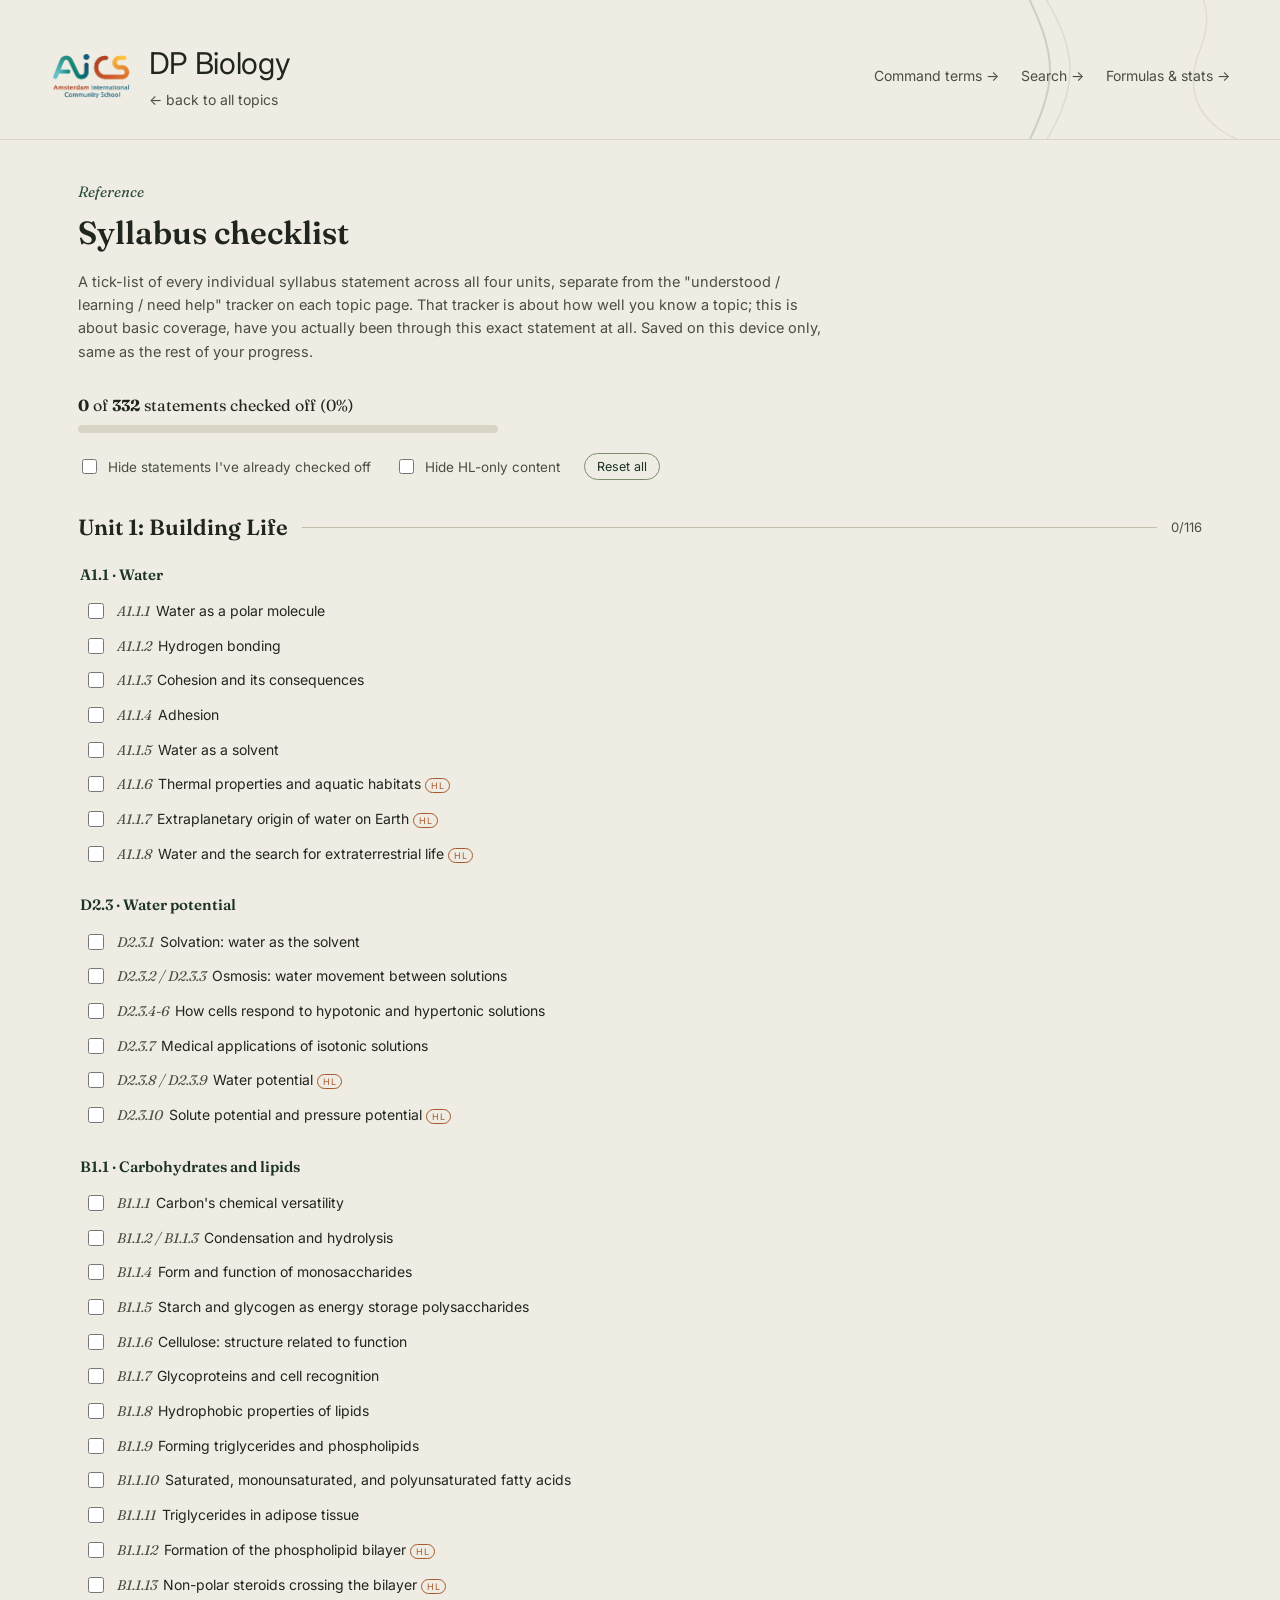
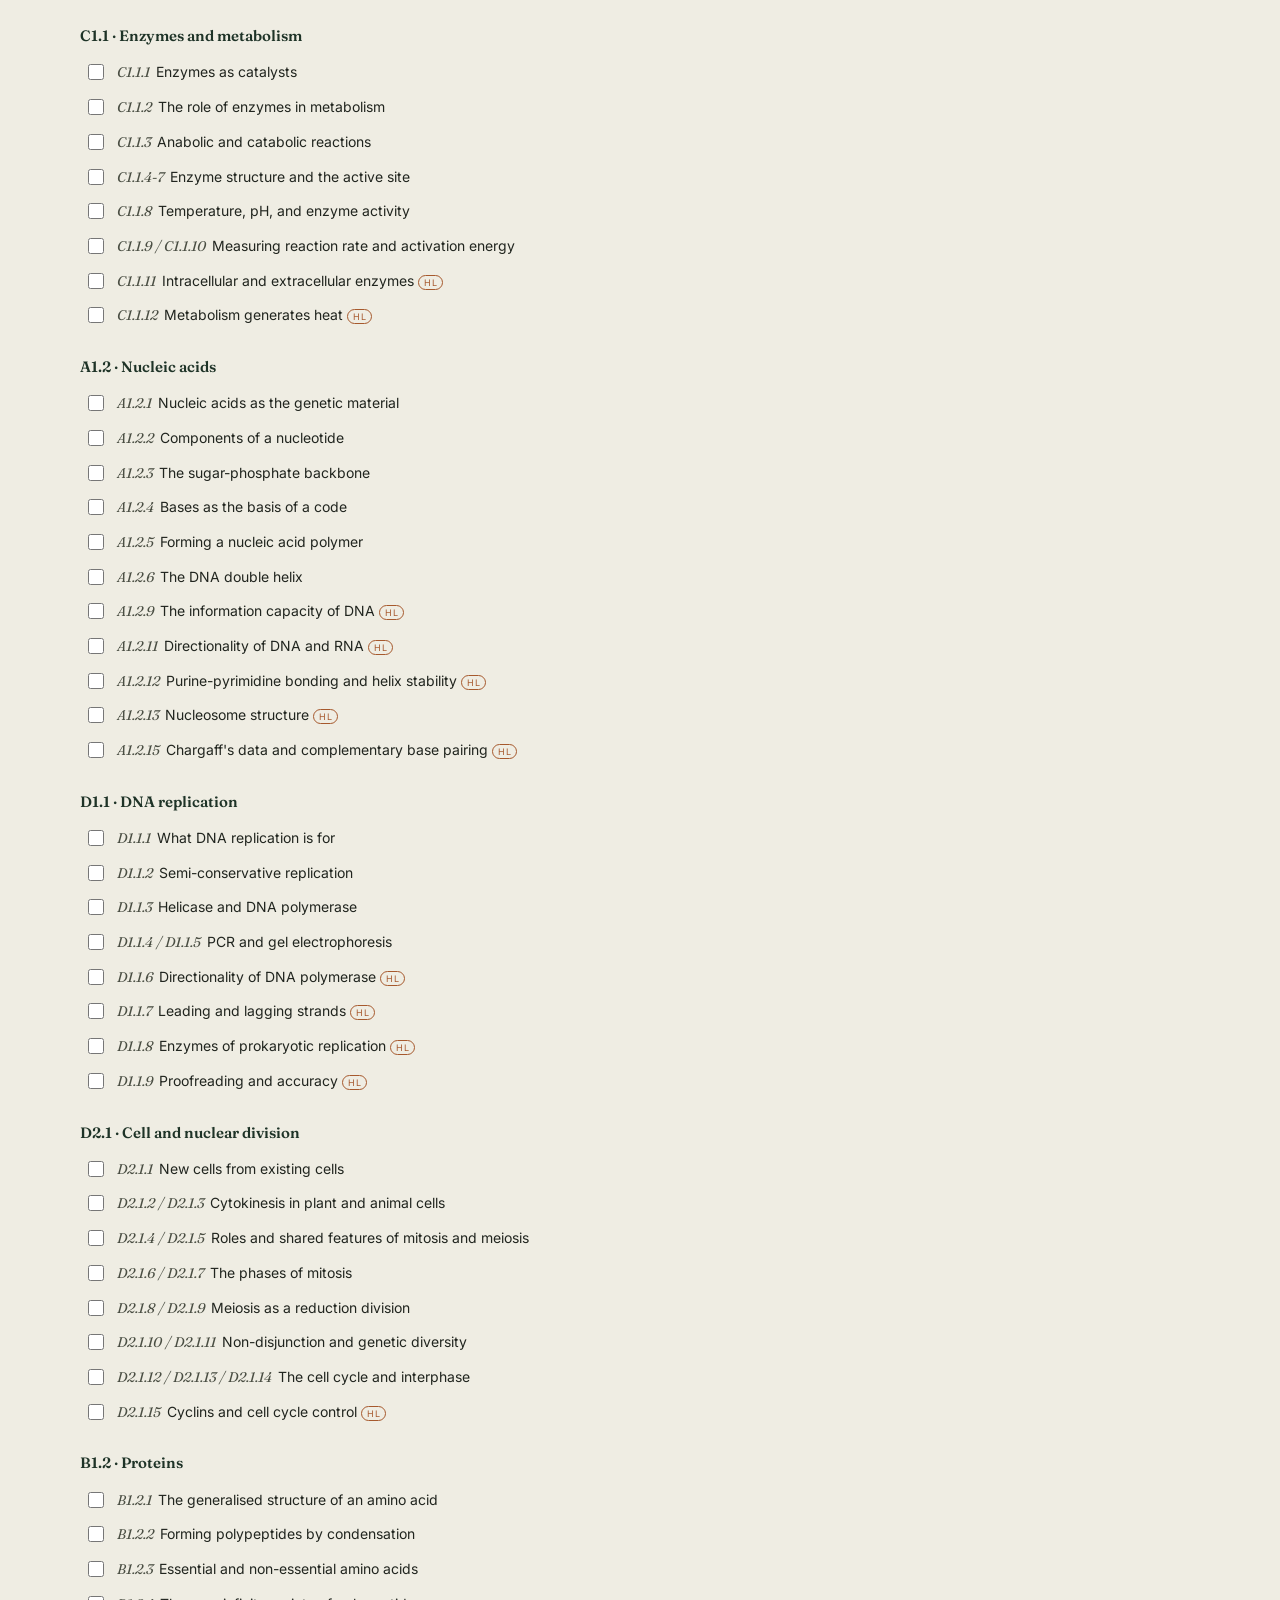
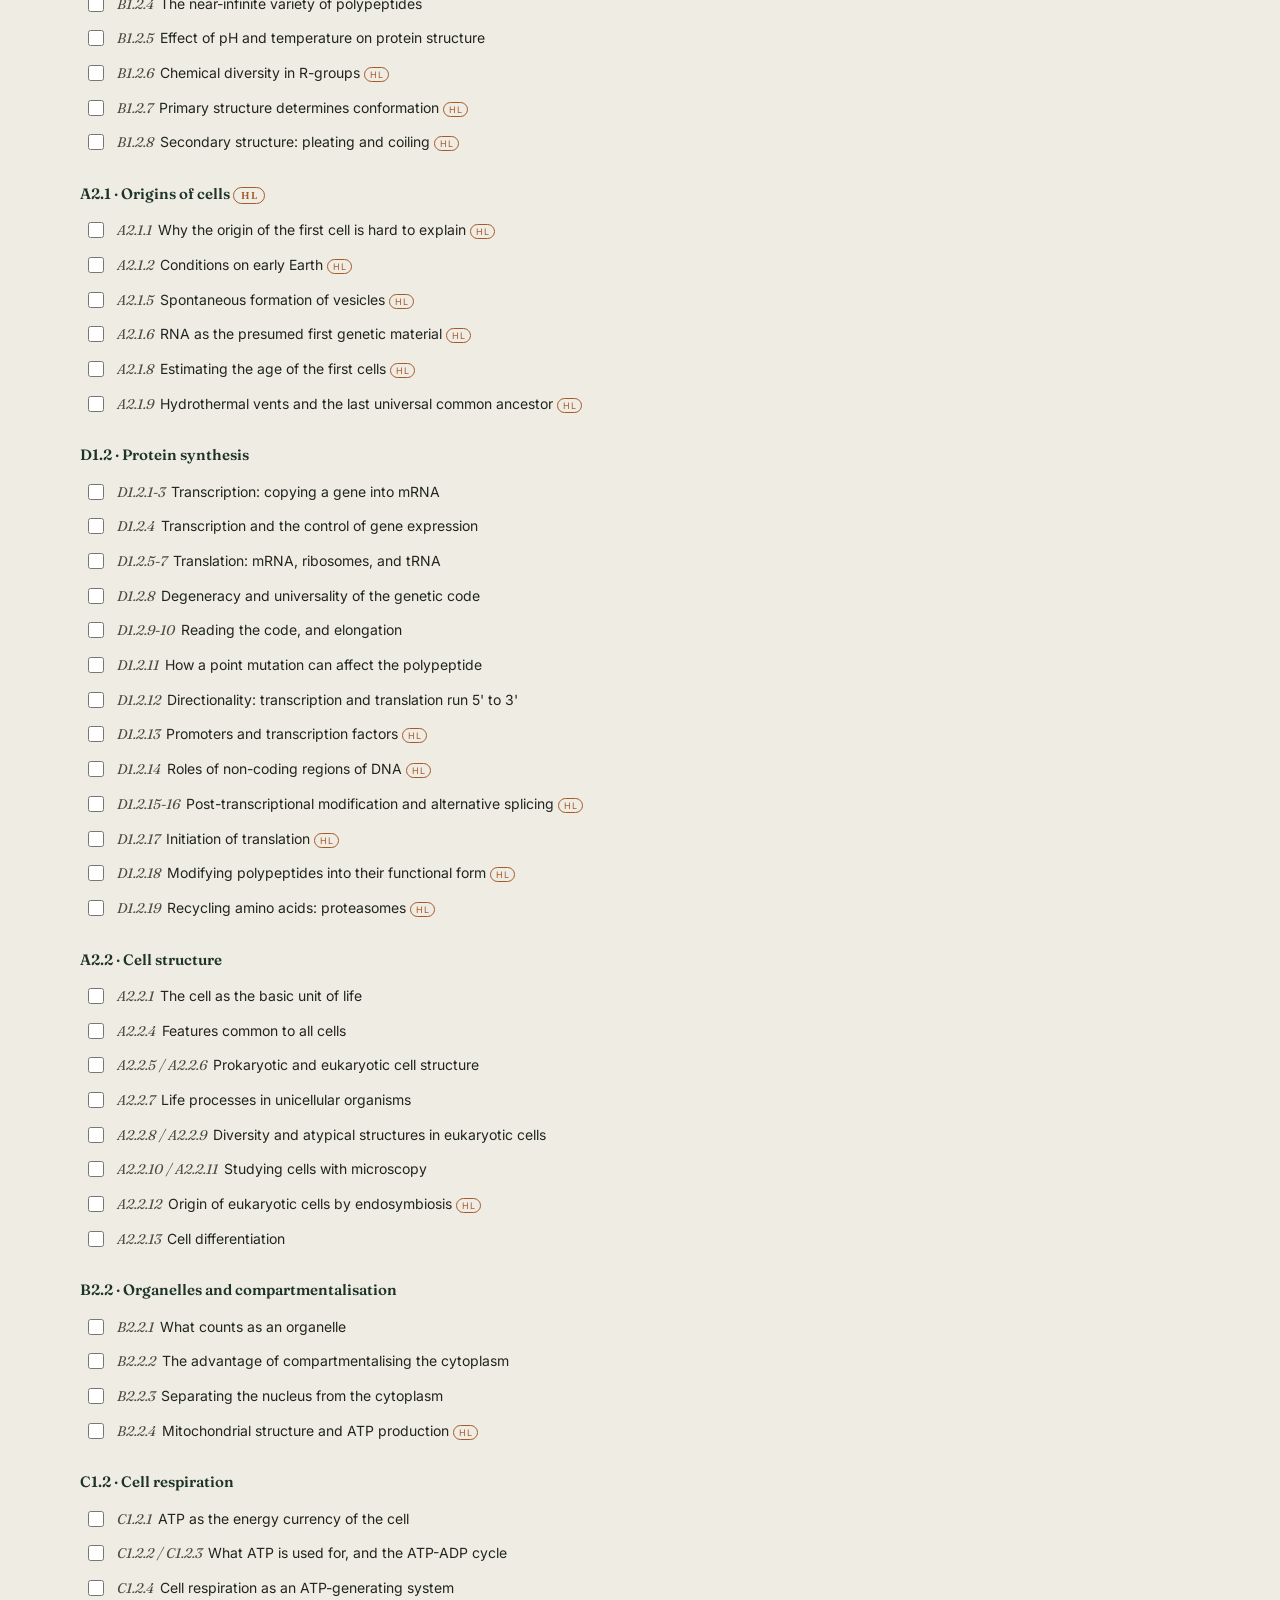
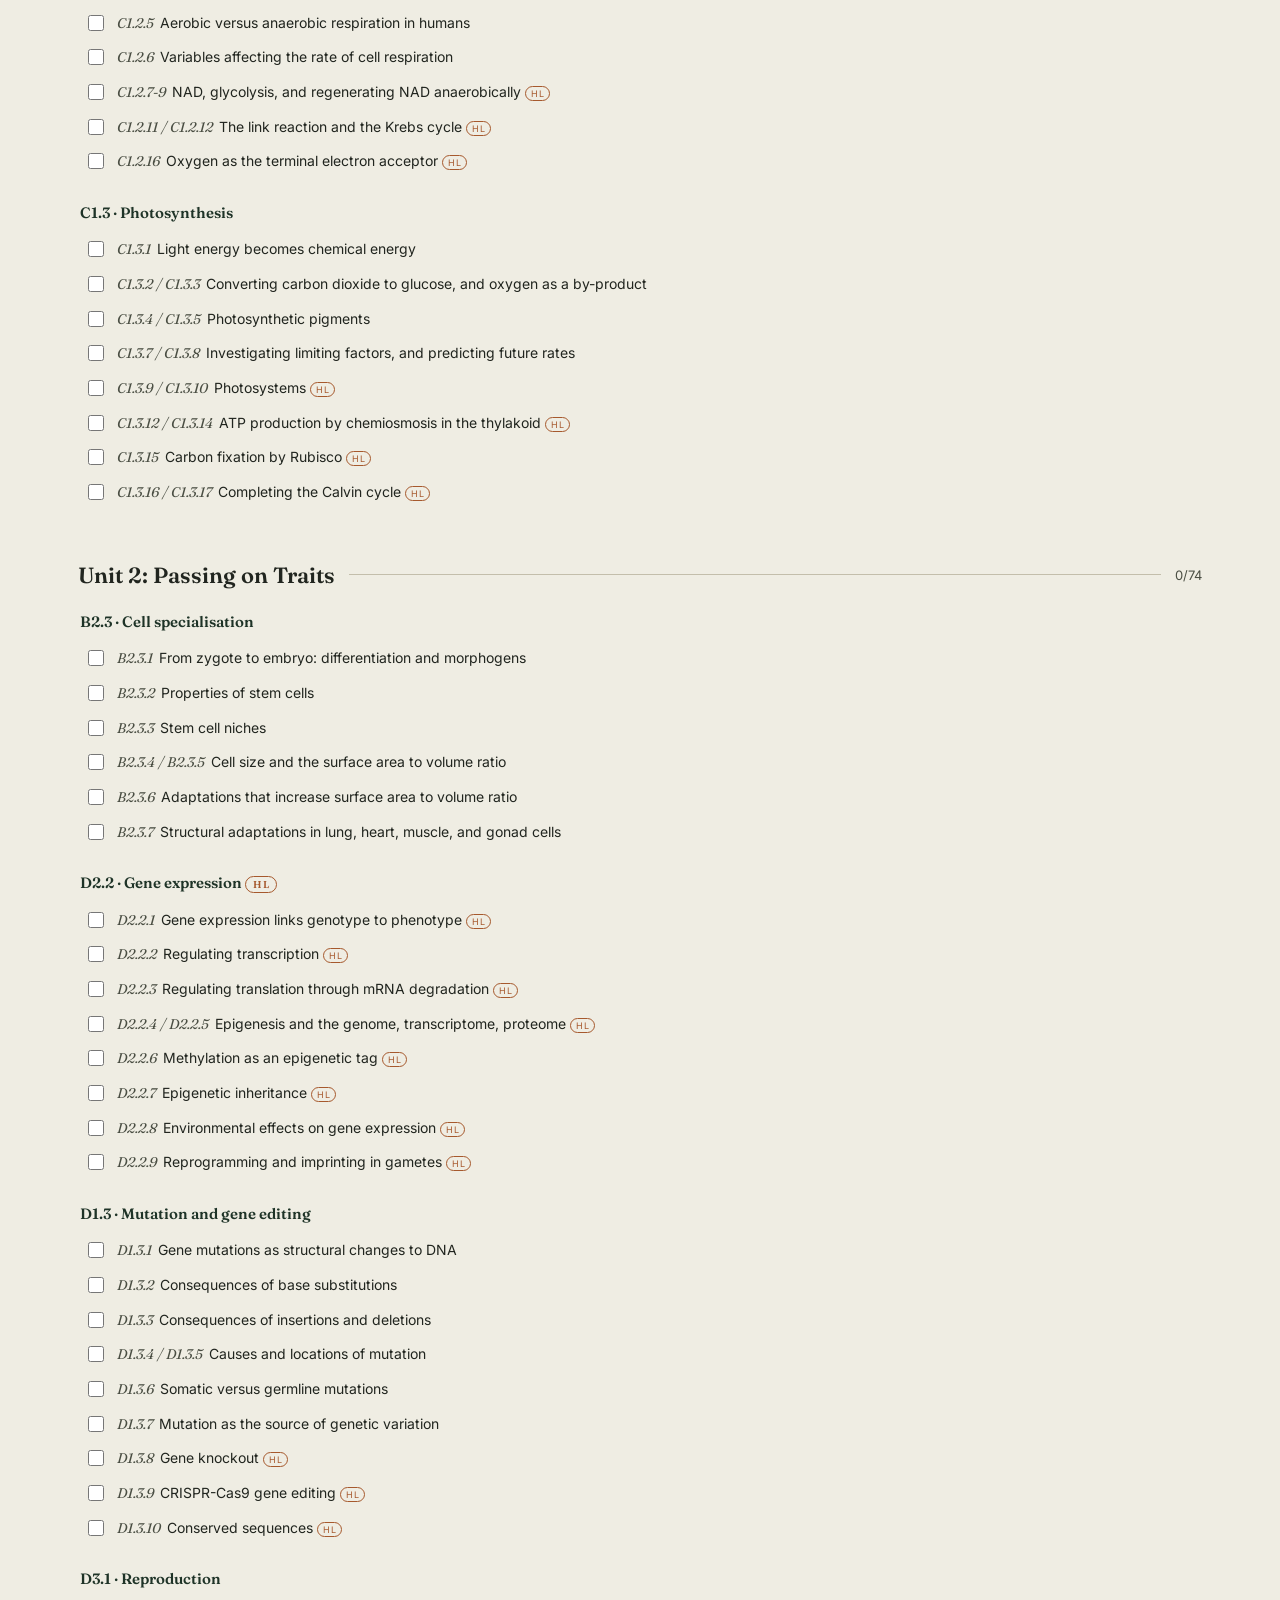
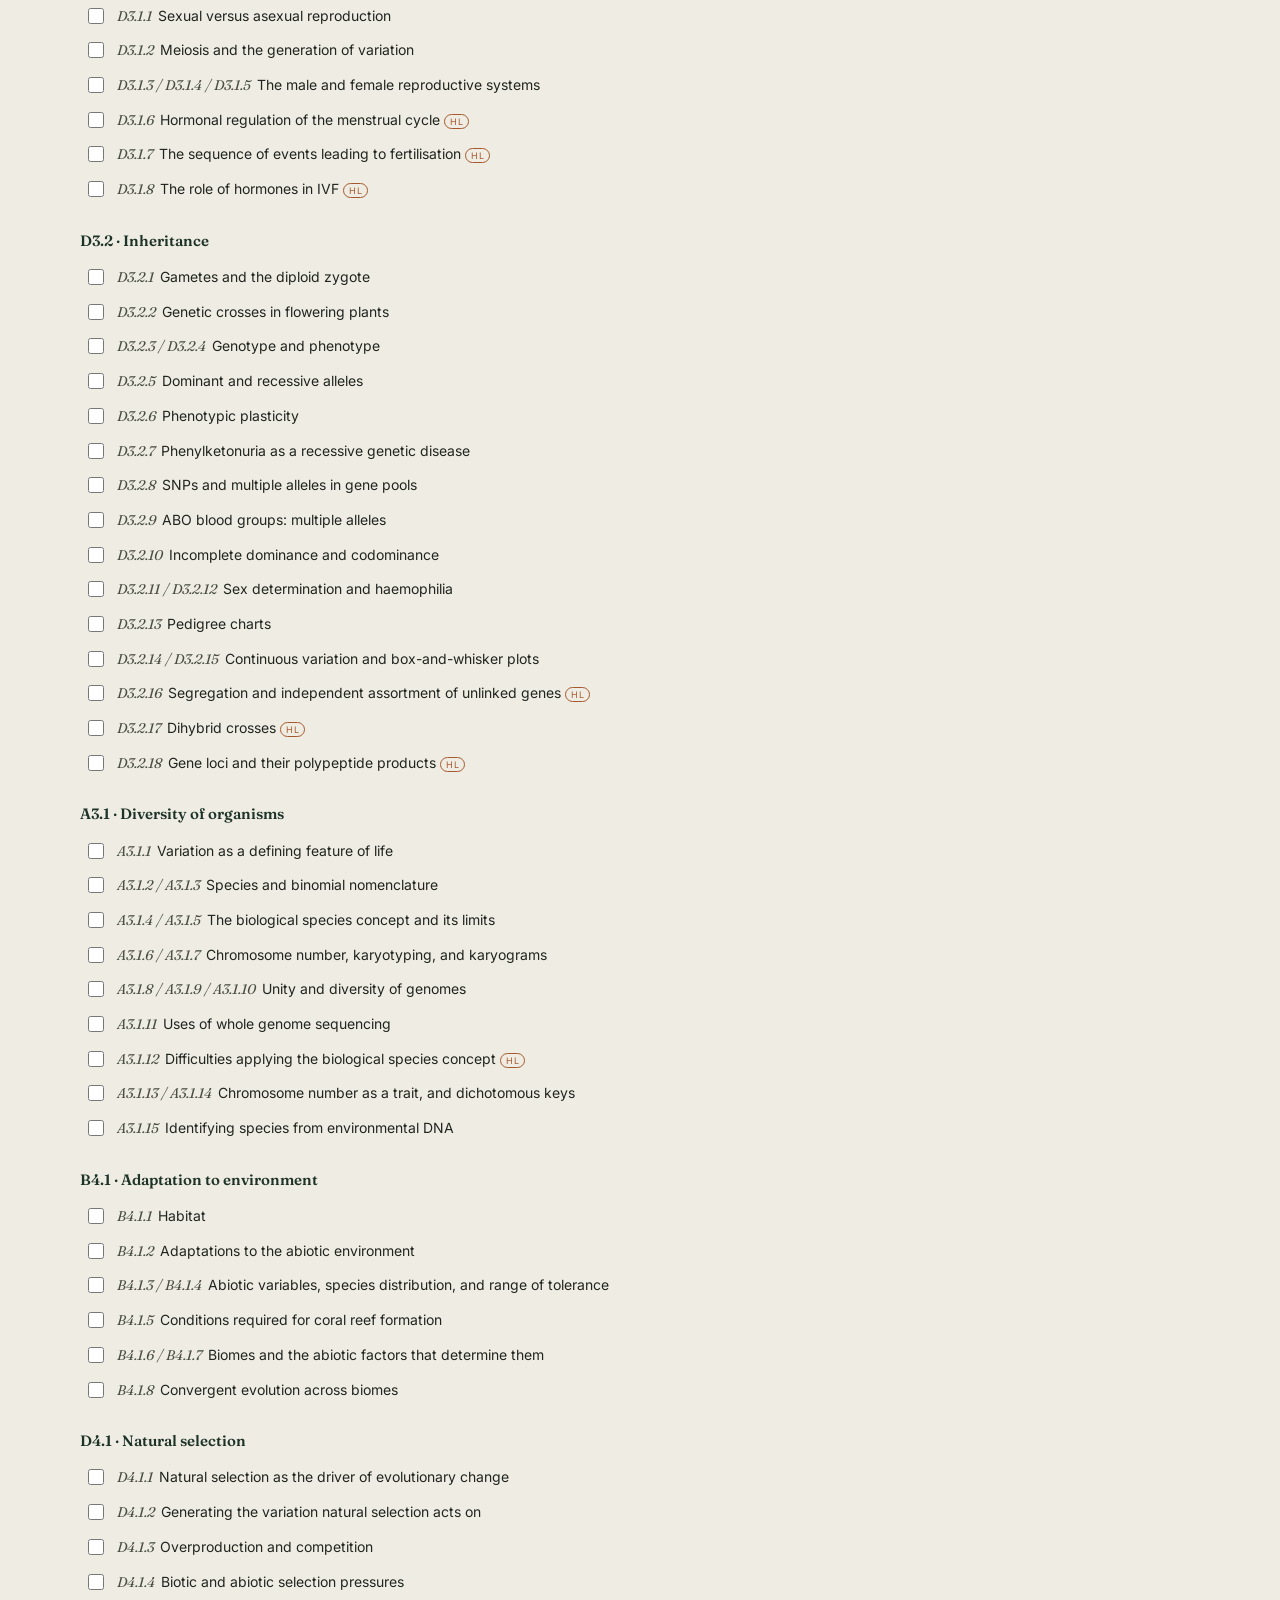
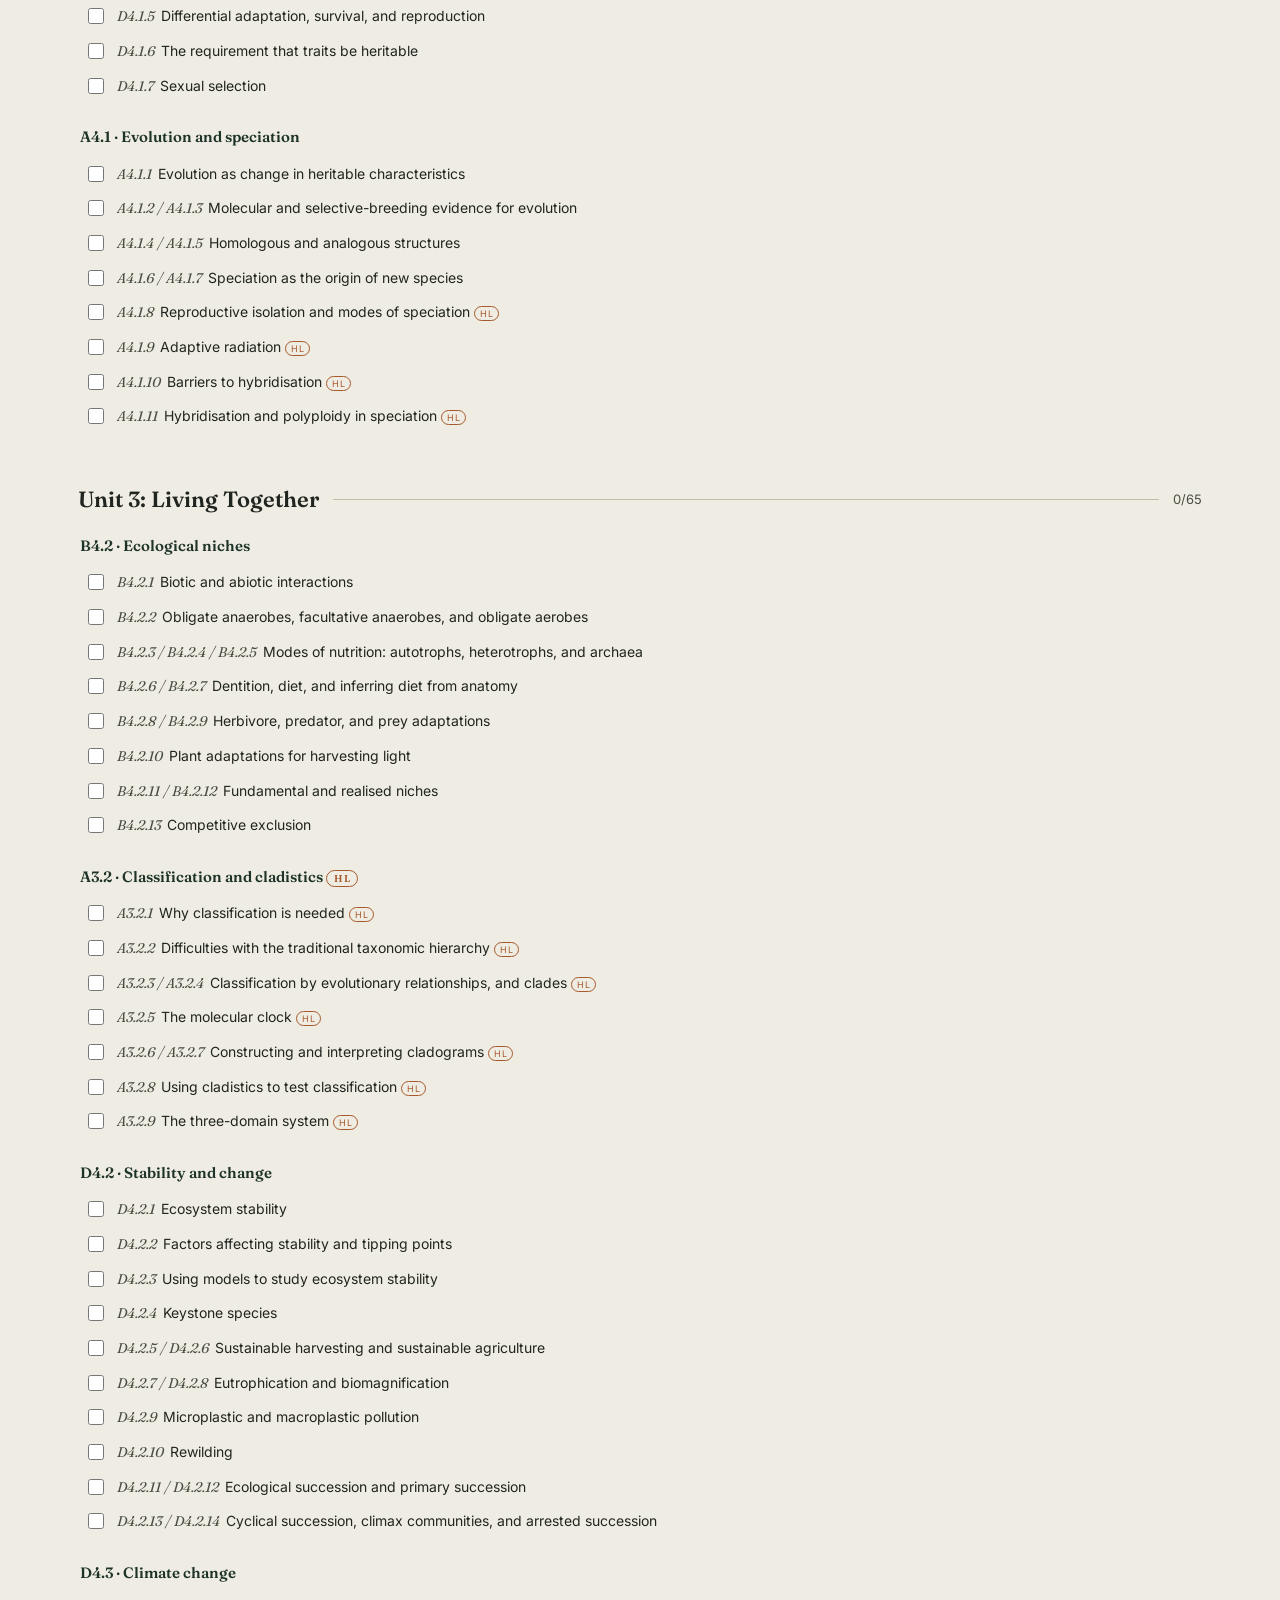
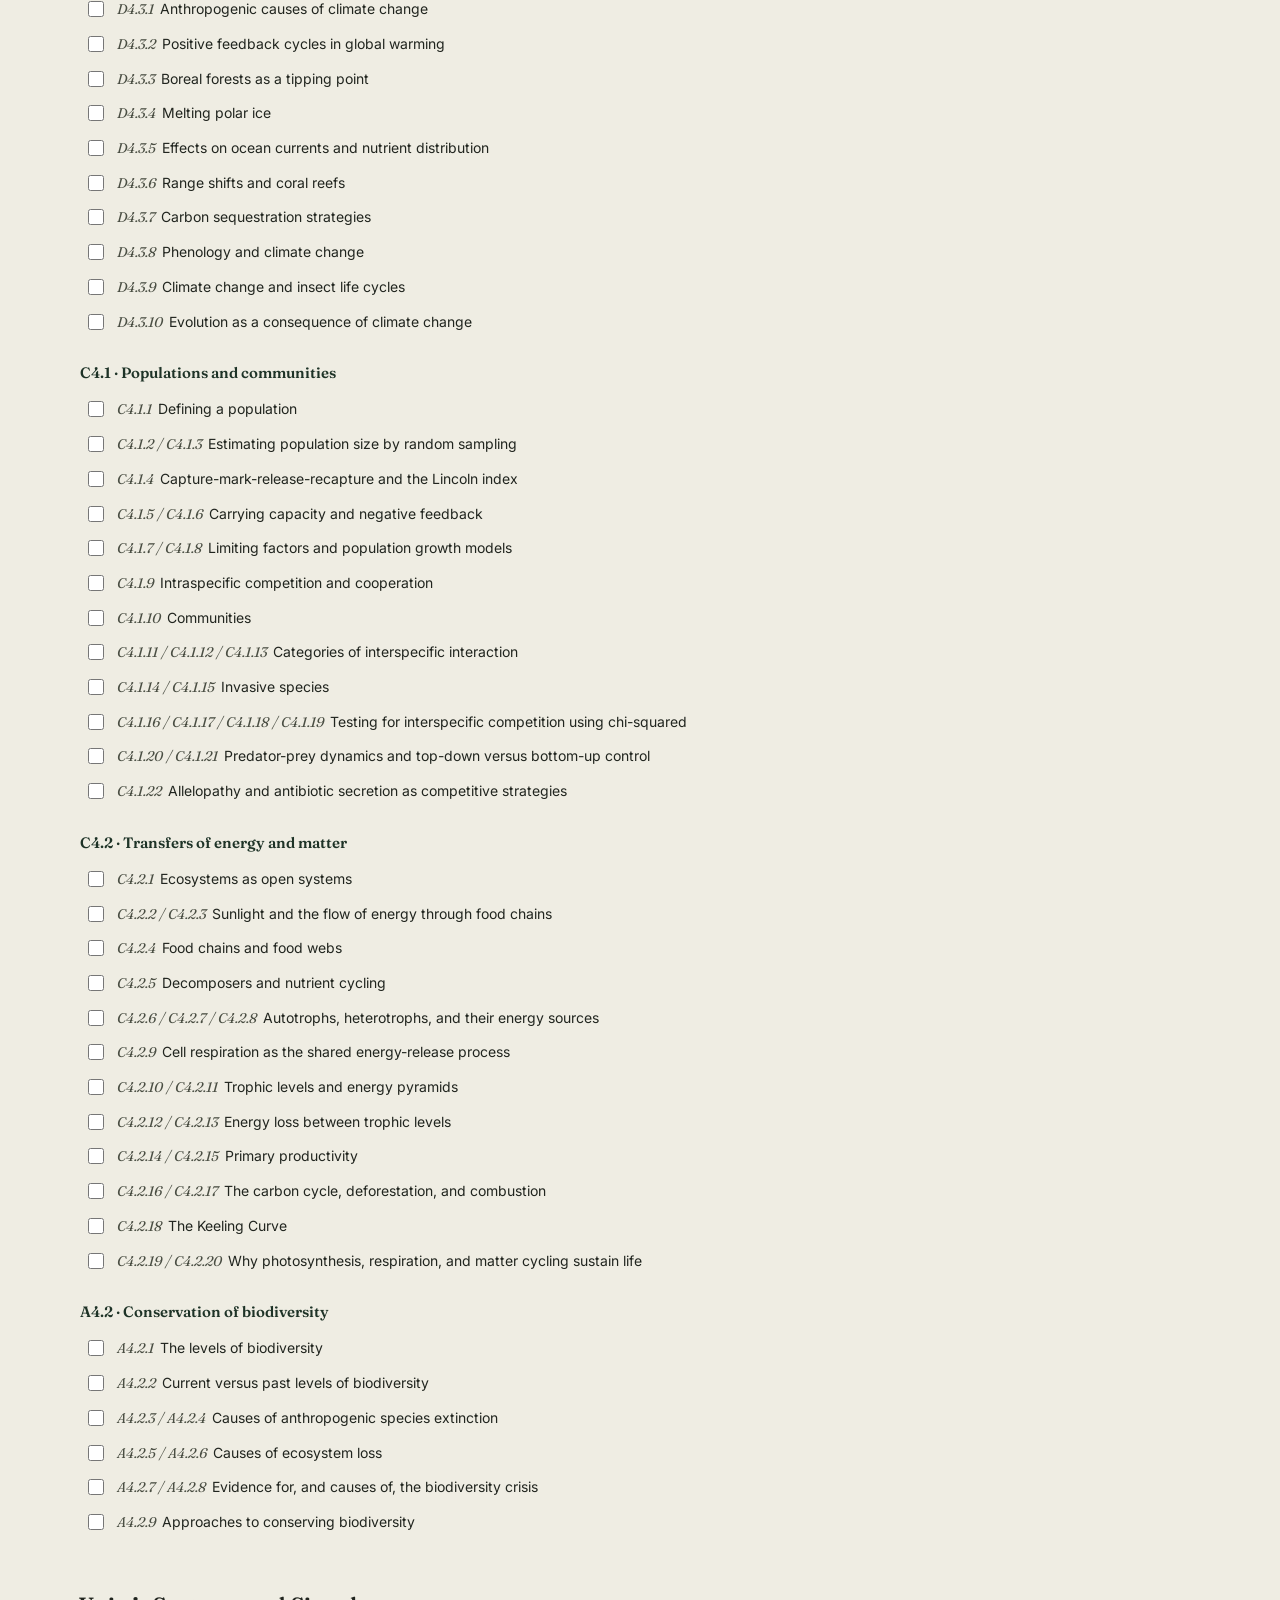
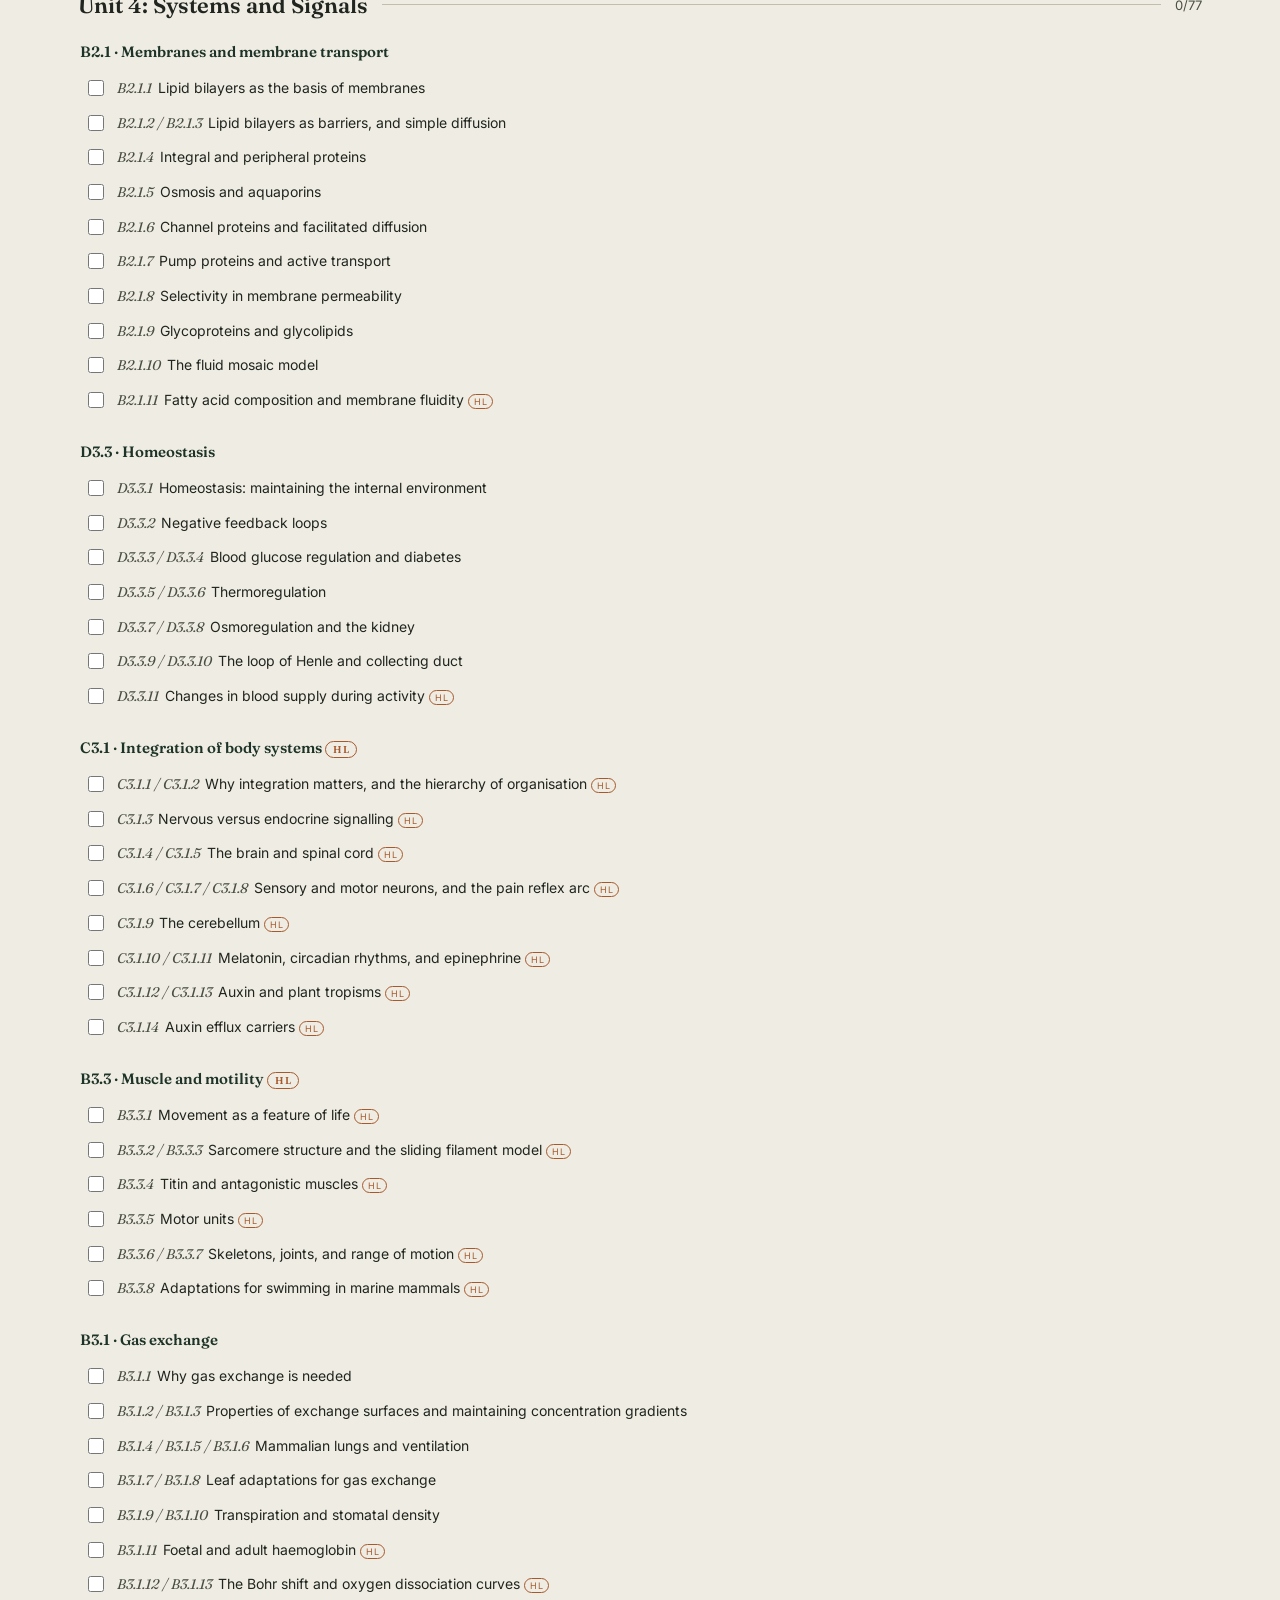
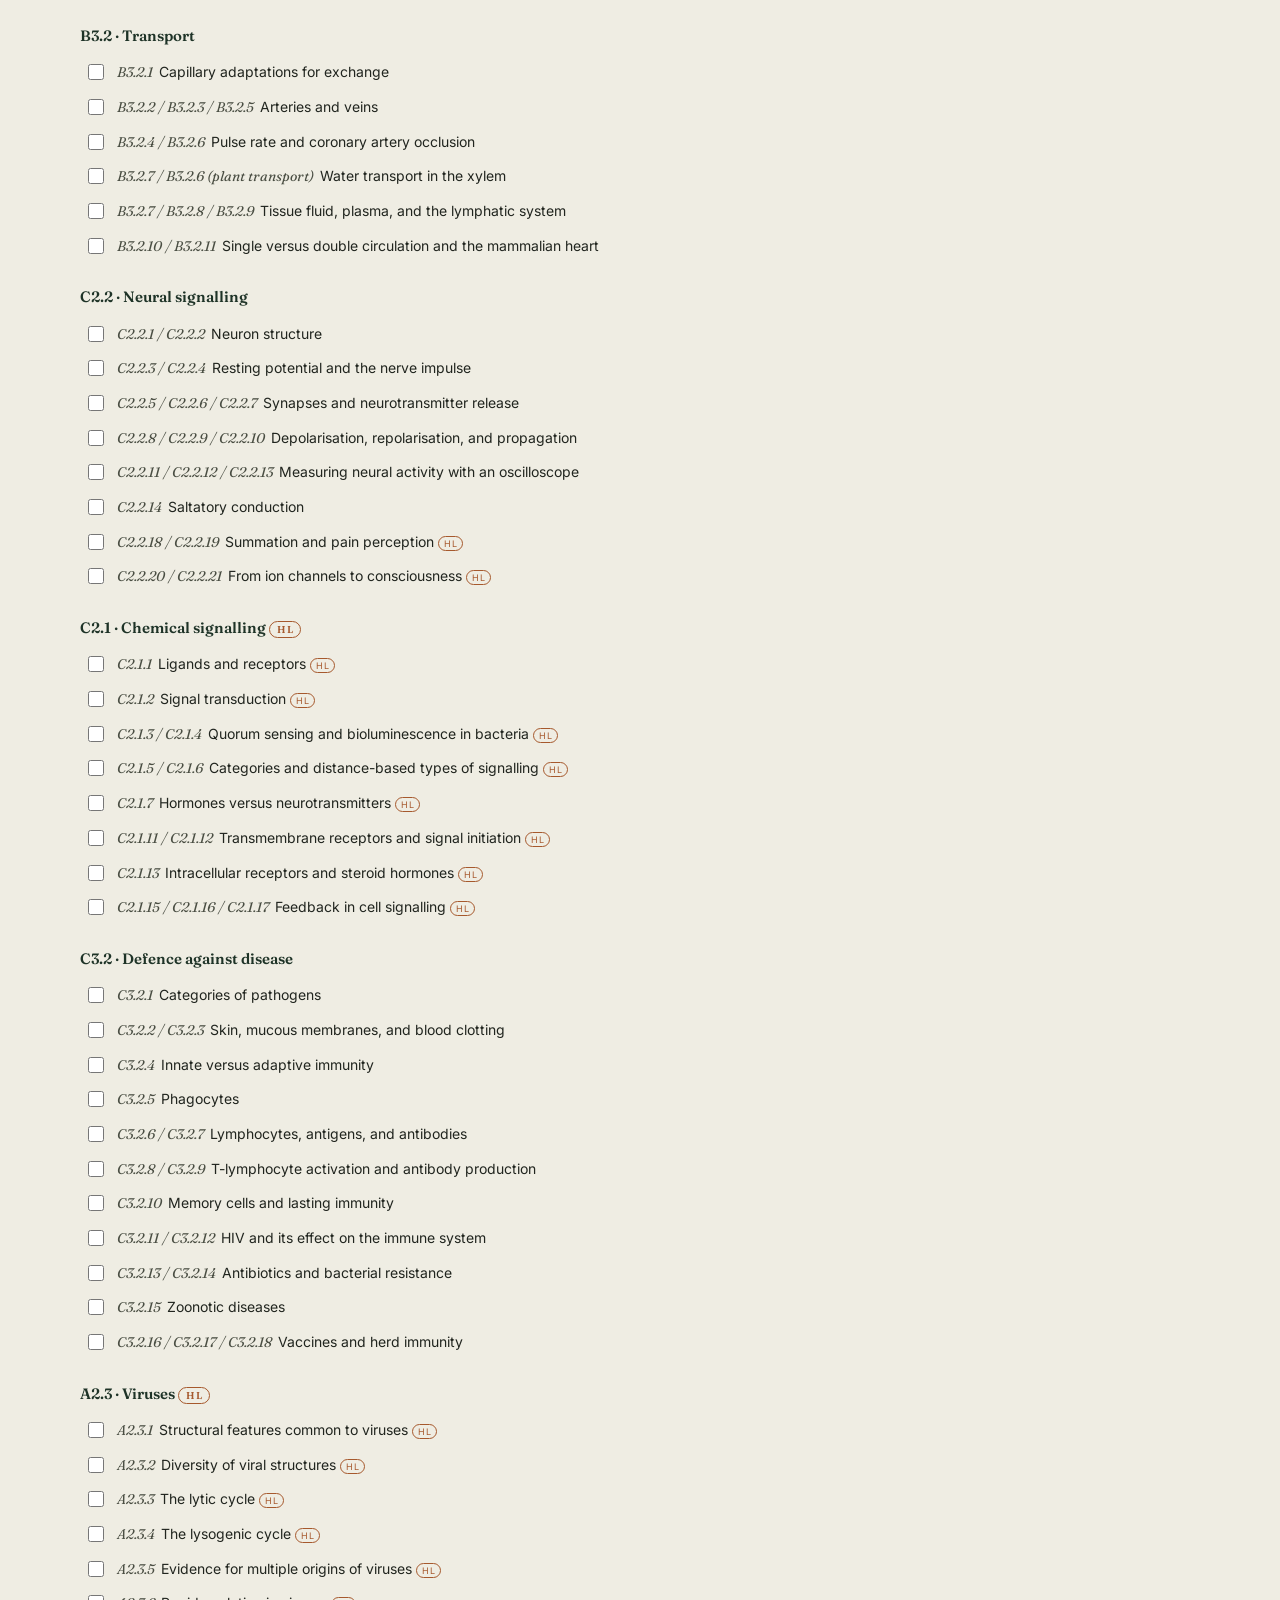
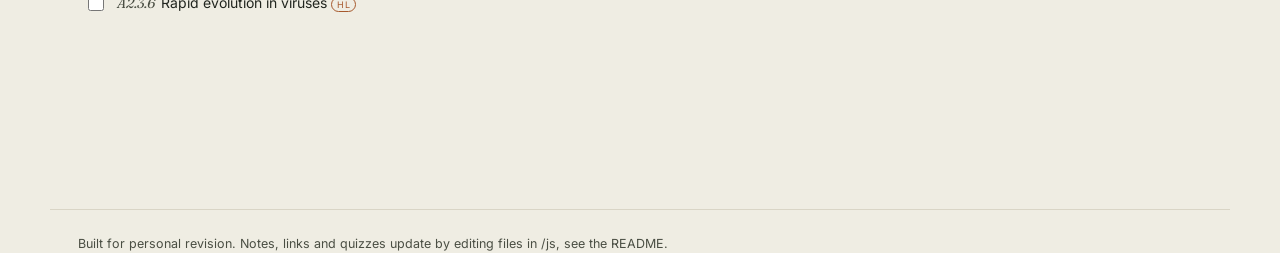
==== checklist.html @ 3242ae42 "Add files via upload" ====
<!DOCTYPE html>
<html lang="en">
<head>
<meta charset="UTF-8">
<meta name="viewport" content="width=device-width, initial-scale=1.0">
<title>Syllabus Checklist | DP Biology Notes</title>
<link rel="preconnect" href="https://fonts.googleapis.com">
<link href="https://fonts.googleapis.com/css2?family=Fraunces:ital,opsz,wght@0,9..144,400;0,9..144,600;1,9..144,500&family=Inter:wght@400;500;600&display=swap" rel="stylesheet">
<link rel="stylesheet" href="css/style.css">
</head>
<body>

<header class="site-header">
  <div class="header-row">
    <div class="header-title-group">
      <img src="images/aics-logo.png" alt="Amsterdam International Community School" class="school-logo">
      <div>
        <div class="site-title"><a href="index.html">DP Biology</a></div>
        <a href="index.html" class="back-link">&larr; back to all topics</a>
      </div>
    </div>
    <nav class="header-nav">
      <a href="terms.html" class="back-link">Command terms &rarr;</a>
      <a href="search.html" class="back-link">Search &rarr;</a>
      <a href="formulas.html" class="back-link">Formulas &amp; stats &rarr;</a>
    </nav>
  </div>
</header>

<div class="shell">

  <div class="topic-header">
    <div class="eyebrow">Reference</div>
    <h1>Syllabus checklist</h1>
    <p class="page-intro">A tick-list of every individual syllabus statement across all four units, separate from the "understood / learning / need help" tracker on each topic page. That tracker is about how well you know a topic; this is about basic coverage, have you actually been through this exact statement at all. Saved on this device only, same as the rest of your progress.</p>
  </div>

  <div class="checklist-summary" id="checklist-summary"></div>

  <div class="checklist-controls">
    <label class="checklist-filter">
      <input type="checkbox" id="hide-checked-toggle">
      Hide statements I've already checked off
    </label>
    <label class="checklist-filter">
      <input type="checkbox" id="hide-hl-toggle">
      Hide HL-only content
    </label>
    <button type="button" class="p2-nav-btn" id="reset-checklist-btn">Reset all</button>
  </div>

  <div id="checklist-container"></div>

</div>

<footer class="site-footer">
  Built for personal revision. Notes, links and quizzes update by editing files in /js, see the README.
</footer>

<script src="js/data.js"></script>
<script src="js/content.js"></script>
<script src="js/app.js"></script>
<script>

const CHECKLIST_KEY = "bioChecklistV1";

function loadChecklist() {
  try {
    return JSON.parse(localStorage.getItem(CHECKLIST_KEY)) || {};
  } catch (e) {
    return {};
  }
}

function saveChecklist(data) {
  localStorage.setItem(CHECKLIST_KEY, JSON.stringify(data));
}

let checklistData = loadChecklist();

function isChecked(code, label) {
  return !!(checklistData[code] && checklistData[code][label]);
}

function setChecked(code, label, value) {
  checklistData[code] = checklistData[code] || {};
  checklistData[code][label] = value;
  saveChecklist(checklistData);
}

function allStatements() {
  const list = [];
  UNITS.forEach(unit => {
    unit.topics.forEach(code => {
      const sections = (typeof CONTENT !== "undefined" && CONTENT[code]) || [];
      sections.forEach(section => {
        list.push({
          unit: unit.name,
          code: code,
          label: section.label || section.heading,
          heading: section.heading,
          level: section.level || (isHLTopic(code) ? "HL" : "SL")
        });
      });
    });
  });
  return list;
}

const STATEMENTS = allStatements();

function renderSummary() {
  const summary = document.getElementById("checklist-summary");
  const total = STATEMENTS.length;
  const checkedCount = STATEMENTS.filter(s => isChecked(s.code, s.label)).length;
  const pct = total ? Math.round((checkedCount / total) * 100) : 0;
  summary.innerHTML = `
    <div class="checklist-summary-numbers"><strong>${checkedCount}</strong> of <strong>${total}</strong> statements checked off (${pct}%)</div>
    <div class="checklist-progress-track"><div class="checklist-progress-fill" style="width:${pct}%"></div></div>
  `;
}

function renderChecklist() {
  const container = document.getElementById("checklist-container");
  container.innerHTML = "";
  const hideChecked = document.getElementById("hide-checked-toggle").checked;
  const hideHL = document.getElementById("hide-hl-toggle").checked;

  UNITS.forEach(unit => {
    const unitStatements = STATEMENTS.filter(s => s.unit === unit.name);
    const visibleStatements = unitStatements.filter(s => {
      if (hideHL && s.level === "HL") return false;
      if (hideChecked && isChecked(s.code, s.label)) return false;
      return true;
    });
    if (!visibleStatements.length) return;

    const block = document.createElement("div");
    block.className = "unit-block";

    const unitChecked = unitStatements.filter(s => isChecked(s.code, s.label)).length;
    const heading = document.createElement("div");
    heading.className = "unit-heading";
    heading.innerHTML = `<h2>${unit.name}</h2><div class="rule"></div><span class="checklist-unit-count">${unitChecked}/${unitStatements.length}</span>`;
    block.appendChild(heading);

    // group by topic within the unit
    const byTopic = {};
    visibleStatements.forEach(s => {
      byTopic[s.code] = byTopic[s.code] || [];
      byTopic[s.code].push(s);
    });

    unit.topics.forEach(code => {
      const stmts = byTopic[code];
      if (!stmts || !stmts.length) return;

      const topicBlock = document.createElement("div");
      topicBlock.className = "checklist-topic-block";

      const topicHead = document.createElement("div");
      topicHead.className = "checklist-topic-head";
      topicHead.innerHTML = `<a href="topic.html?code=${code}">${code} &middot; ${topicTitle(code)}</a>${isHLTopic(code) ? ' <span class="hl-badge">HL</span>' : ""}`;
      topicBlock.appendChild(topicHead);

      stmts.forEach(s => {
        const row = document.createElement("label");
        row.className = "checklist-row";
        const cb = document.createElement("input");
        cb.type = "checkbox";
        cb.checked = isChecked(s.code, s.label);
        cb.addEventListener("change", () => {
          setChecked(s.code, s.label, cb.checked);
          renderSummary();
          if (hideChecked) renderChecklist();
        });
        row.appendChild(cb);
        const text = document.createElement("span");
        text.innerHTML = (s.label ? `<span class="checklist-label">${s.label}</span> ` : "") + s.heading +
          (s.level === "HL" ? ' <span class="hl-badge small">HL</span>' : "");
        row.appendChild(text);
        topicBlock.appendChild(row);
      });

      block.appendChild(topicBlock);
    });

    container.appendChild(block);
  });

  if (!container.children.length) {
    container.innerHTML = '<p class="no-resources">Nothing to show, adjust the filters above.</p>';
  }
}

document.getElementById("hide-checked-toggle").addEventListener("change", renderChecklist);
document.getElementById("hide-hl-toggle").addEventListener("change", renderChecklist);
document.getElementById("reset-checklist-btn").addEventListener("click", () => {
  if (!confirm("Clear every checked statement? This can't be undone.")) return;
  checklistData = {};
  saveChecklist(checklistData);
  renderSummary();
  renderChecklist();
});

renderSummary();
renderChecklist();

</script>
</body>
</html>
---- css/style.css ----
/* ============================================================
   DP Biology notes site
   Design: a lab-notebook feel, warm paper, ink and botanical
   green, ochre used sparingly for HL / accent moments.
   ============================================================ */

:root {
  --paper: #EFEDE3;
  --paper-raised: #F7F5EC;
  --ink: #21251F;
  --ink-soft: #4A4E43;
  --forest: #2E4B3B;
  --forest-deep: #1E3327;
  --rust: #A6592D;
  --moss: #7C8C6B;
  --line: #D9D5C6;
  --line-strong: #C3BEAB;

  --status-notstarted: #B9B4A4;
  --status-learning: #C99A3B;
  --status-help: #B4462F;
  --status-understood: #3C7A4E;

  --radius: 3px;
  --serif: "Fraunces", Georgia, serif;
  --sans: "Inter", -apple-system, BlinkMacSystemFont, "Segoe UI", sans-serif;
}

* { box-sizing: border-box; }

html { scroll-behavior: smooth; }

body {
  margin: 0;
  background: var(--paper);
  color: var(--ink);
  font-family: var(--sans);
  font-size: 16px;
  line-height: 1.55;
  -webkit-font-smoothing: antialiased;
}

a { color: var(--forest-deep); text-decoration-color: var(--line-strong); text-underline-offset: 3px; }
a:hover { text-decoration-color: currentColor; }

h1, h2, h3, h4 { font-family: var(--serif); font-weight: 600; margin: 0 0 0.4em; color: var(--ink); }

/* ---------- layout shell ---------- */

.shell {
  max-width: 1180px;
  margin: 0 auto;
  padding: 0 28px 80px;
}

.site-header {
  padding: 40px 28px 28px;
  border-bottom: 1px solid var(--line);
  margin-bottom: 40px;
}

.site-header {
  position: relative;
  overflow: hidden;
}

.site-header::before {
  content: "";
  position: absolute;
  top: -40px;
  right: -60px;
  width: 340px;
  height: 220px;
  background-image: url('data:image/svg+xml;utf8,<svg xmlns="http://www.w3.org/2000/svg" viewBox="0 0 340 220"><path d="M20 200 C 60 120, 60 100, 20 20" stroke="%232E4B3B" stroke-width="2" fill="none" opacity="0.18"/><path d="M40 190 C 80 130, 80 90, 40 30" stroke="%237C8C6B" stroke-width="1.6" fill="none" opacity="0.16"/><circle cx="20" cy="200" r="3" fill="%232E4B3B" opacity="0.18"/><circle cx="20" cy="20" r="3" fill="%232E4B3B" opacity="0.18"/><circle cx="40" cy="190" r="2.4" fill="%237C8C6B" opacity="0.16"/><circle cx="40" cy="30" r="2.4" fill="%237C8C6B" opacity="0.16"/><path d="M180 10 Q 220 40 200 90 Q 180 140 220 170 Q 250 190 320 200" stroke="%23A6592D" stroke-width="1.4" fill="none" opacity="0.13"/></svg>');
  background-repeat: no-repeat;
  pointer-events: none;
}

.site-header .header-row {
  max-width: 1180px;
  margin: 0 auto;
  display: flex;
  align-items: center;
  justify-content: space-between;
  gap: 24px;
  flex-wrap: wrap;
  position: relative;
}

.header-title-group {
  display: flex;
  align-items: center;
  gap: 16px;
}

.school-logo {
  height: 44px;
  width: auto;
  display: block;
  flex-shrink: 0;
}

.site-title {
  font-size: 30px;
  letter-spacing: -0.01em;
}

.site-title a { color: var(--ink); text-decoration: none; }

.site-tag {
  font-size: 14px;
  color: var(--ink-soft);
  font-style: italic;
  font-family: var(--serif);
}

.back-link {
  font-size: 14px;
  color: var(--ink-soft);
  text-decoration: none;
  display: inline-flex;
  align-items: center;
  gap: 6px;
}
.back-link:hover { color: var(--forest-deep); }

.header-nav {
  display: flex;
  align-items: center;
  gap: 22px;
  flex-wrap: wrap;
}

/* ---------- index page: units + topic grid ---------- */

.unit-block { margin-bottom: 48px; }

.unit-heading {
  display: flex;
  align-items: center;
  gap: 14px;
  margin-bottom: 18px;
}

.unit-heading h2 {
  font-size: 22px;
  margin: 0;
  white-space: nowrap;
}

.unit-heading .rule {
  flex: 1;
  height: 1px;
  background: var(--line-strong);
}

.topic-grid {
  display: grid;
  grid-template-columns: repeat(auto-fill, minmax(230px, 1fr));
  gap: 14px;
}

.topic-card {
  background: var(--paper-raised);
  border: 1px solid var(--line);
  border-radius: var(--radius);
  padding: 16px 16px 14px;
  display: flex;
  flex-direction: column;
  gap: 10px;
  transition: border-color 0.15s ease;
}
.topic-card:hover { border-color: var(--line-strong); }

.topic-card-top {
  display: flex;
  justify-content: space-between;
  align-items: flex-start;
  gap: 8px;
}

.topic-code {
  font-family: var(--serif);
  font-size: 13px;
  color: var(--forest);
  letter-spacing: 0.02em;
}

.hl-badge {
  font-size: 10px;
  text-transform: uppercase;
  letter-spacing: 0.06em;
  color: var(--rust);
  border: 1px solid var(--rust);
  border-radius: 20px;
  padding: 1px 7px;
  line-height: 1.6;
}

.topic-card a.topic-name {
  font-family: var(--serif);
  font-size: 17px;
  color: var(--ink);
  text-decoration: none;
  line-height: 1.3;
}
.topic-card a.topic-name:hover { color: var(--forest-deep); }

/* ---------- progress control (4-state) ---------- */

.progress-control {
  display: flex;
  gap: 6px;
  margin-top: auto;
}

.progress-btn {
  flex: 1;
  border: 1px solid var(--line-strong);
  background: transparent;
  border-radius: var(--radius);
  padding: 5px 4px;
  font-family: var(--sans);
  font-size: 10.5px;
  color: var(--ink-soft);
  cursor: pointer;
  transition: all 0.12s ease;
  line-height: 1.2;
}

.progress-btn:hover { border-color: var(--ink-soft); }

.progress-btn[data-status="notstarted"].active { background: var(--status-notstarted); border-color: var(--status-notstarted); color: #fff; }
.progress-btn[data-status="learning"].active { background: var(--status-learning); border-color: var(--status-learning); color: #fff; }
.progress-btn[data-status="help"].active { background: var(--status-help); border-color: var(--status-help); color: #fff; }
.progress-btn[data-status="understood"].active { background: var(--status-understood); border-color: var(--status-understood); color: #fff; }

.progress-control.large .progress-btn { padding: 9px 6px; font-size: 12.5px; }

/* status dot used in small contexts */
.status-dot {
  width: 9px; height: 9px; border-radius: 50%;
  display: inline-block;
  flex-shrink: 0;
}
.status-dot.notstarted { background: var(--status-notstarted); }
.status-dot.learning { background: var(--status-learning); }
.status-dot.help { background: var(--status-help); }
.status-dot.understood { background: var(--status-understood); }

/* ---------- summary bar on index ---------- */

.summary-bar {
  display: flex;
  gap: 22px;
  flex-wrap: wrap;
  padding: 14px 18px;
  background: var(--paper-raised);
  border: 1px solid var(--line);
  border-radius: var(--radius);
  margin-bottom: 36px;
  font-size: 13.5px;
  color: var(--ink-soft);
}
.summary-bar .item { display: flex; align-items: center; gap: 7px; }
.summary-bar strong { color: var(--ink); font-family: var(--serif); font-size: 15px; }

.search-box {
  width: 100%;
  max-width: 320px;
  padding: 9px 12px;
  border: 1px solid var(--line-strong);
  border-radius: var(--radius);
  background: var(--paper-raised);
  font-family: var(--sans);
  font-size: 14px;
  color: var(--ink);
  margin-bottom: 28px;
}
.search-box:focus { outline: none; border-color: var(--forest); }

/* ---------- streak chip + quiz-me button ---------- */

.top-actions-row {
  display: flex;
  align-items: center;
  justify-content: space-between;
  gap: 16px;
  flex-wrap: wrap;
  margin-bottom: 20px;
}

.streak-chip {
  display: inline-flex;
  align-items: center;
  gap: 7px;
  background: var(--paper-raised);
  border: 1px solid var(--line);
  border-radius: 20px;
  padding: 7px 14px;
  font-size: 13.5px;
  color: var(--ink);
}
.streak-chip .flame { font-size: 15px; }
.streak-chip strong { font-family: var(--serif); color: var(--rust); }

.continue-chip {
  display: inline-flex;
  align-items: center;
  gap: 6px;
  background: var(--paper-raised);
  border: 1px solid var(--forest);
  border-radius: 20px;
  padding: 7px 14px;
  font-size: 13px;
  color: var(--forest-deep);
  text-decoration: none;
}
.continue-chip:hover { background: var(--forest); color: #fff; }
.continue-chip strong { font-family: var(--serif); }

/* ---------- needs-help panel ---------- */

.needs-help-panel:empty { display: none; }
.needs-help-panel {
  margin-bottom: 24px;
}
.needs-help-panel h4 {
  font-size: 14px;
  color: var(--status-help);
  margin: 0 0 10px;
}
.needs-help-list {
  display: flex;
  gap: 10px;
  flex-wrap: wrap;
}
.needs-help-item {
  display: inline-flex;
  align-items: center;
  gap: 7px;
  background: #FBF0EC;
  border: 1px solid var(--status-help);
  border-radius: 20px;
  padding: 6px 14px;
  font-size: 13px;
  color: var(--ink);
  text-decoration: none;
}
.needs-help-item:hover { background: var(--status-help); color: #fff; }
.needs-help-item:hover .status-dot { background: #fff; }

.spin-btn {
  display: inline-flex;
  align-items: center;
  gap: 8px;
  background: var(--forest);
  color: #fff;
  border: none;
  border-radius: var(--radius);
  padding: 10px 18px;
  font-family: var(--sans);
  font-size: 14px;
  cursor: pointer;
}
.spin-btn:hover { background: var(--forest-deep); }

/* ---------- unit progress bar ---------- */

.unit-progress-bar {
  display: flex;
  height: 7px;
  border-radius: 4px;
  overflow: hidden;
  flex: 1;
  min-width: 120px;
  background: var(--line);
}
.unit-progress-bar span { display: block; height: 100%; }
.unit-progress-bar .seg-understood { background: var(--status-understood); }
.unit-progress-bar .seg-learning { background: var(--status-learning); }
.unit-progress-bar .seg-help { background: var(--status-help); }

.unit-progress-label {
  font-size: 12px;
  color: var(--ink-soft);
  white-space: nowrap;
}

/* ---------- flashcards ---------- */

.flashcard-toggle {
  margin-top: 14px;
  width: 100%;
  padding: 10px 10px;
  background: var(--forest);
  border: 1px solid var(--forest);
  color: #fff;
  border-radius: var(--radius);
  font-family: var(--sans);
  font-weight: 600;
  font-size: 13px;
  cursor: pointer;
}
.flashcard-toggle:hover { background: var(--forest-deep); }

.flashcard-wrap { margin-top: 10px; }

.flashcard-counter {
  font-size: 11.5px;
  color: var(--ink-soft);
  margin-bottom: 6px;
  text-align: center;
}

.flashcard {
  min-height: 90px;
  border: 1px solid var(--line-strong);
  border-radius: var(--radius);
  background: var(--paper);
  display: flex;
  align-items: center;
  justify-content: center;
  text-align: center;
  padding: 14px;
  font-family: var(--serif);
  font-size: 15px;
  color: var(--ink);
  cursor: pointer;
  user-select: none;
}
.flashcard.flipped {
  font-family: var(--sans);
  font-size: 12.5px;
  color: var(--ink-soft);
  background: var(--paper-raised);
}

.flashcard-nav {
  display: flex;
  gap: 8px;
  margin-top: 8px;
}
.flashcard-nav button {
  flex: 1;
  padding: 7px;
  border: 1px solid var(--line-strong);
  background: transparent;
  border-radius: var(--radius);
  font-family: var(--sans);
  font-size: 12.5px;
  cursor: pointer;
}
.flashcard-nav button:hover { border-color: var(--forest); }

/* ---------- topic page ---------- */

.topic-header {
  margin-bottom: 30px;
}

.topic-header .eyebrow {
  font-family: var(--serif);
  font-style: italic;
  color: var(--forest);
  font-size: 15px;
  margin-bottom: 4px;
}

.topic-header h1 {
  font-size: 32px;
  display: flex;
  align-items: center;
  gap: 12px;
  flex-wrap: wrap;
}

.topic-meta-row {
  display: flex;
  justify-content: space-between;
  align-items: center;
  gap: 20px;
  flex-wrap: wrap;
  margin-top: 16px;
}

.resource-row {
  display: flex;
  gap: 10px;
  flex-wrap: wrap;
  margin: 22px 0 8px;
}

.resource-btn {
  display: inline-flex;
  align-items: center;
  gap: 7px;
  padding: 9px 15px;
  border-radius: var(--radius);
  border: 1px solid var(--forest);
  color: var(--forest-deep);
  text-decoration: none;
  font-size: 14px;
  background: var(--paper-raised);
}
.resource-btn:hover { background: var(--forest); color: #fff; }

.embed-wrap {
  margin: 18px 0 34px;
  border: 1px solid var(--line);
  border-radius: var(--radius);
  overflow: hidden;
  background: #000;
}
.embed-wrap iframe {
  width: 100%;
  aspect-ratio: 16 / 9;
  border: 0;
  display: block;
}

.no-resources {
  font-size: 14px;
  color: var(--ink-soft);
  font-style: italic;
  margin: 18px 0;
}

/* ---------- content sections ---------- */

.section-block {
  padding: 26px 0;
  border-top: 1px solid var(--line);
  scroll-margin-top: 24px;
}
.section-block:first-of-type { border-top: none; }
.search-highlight {
  animation: highlight-fade 2.4s ease-out;
}
@keyframes highlight-fade {
  0% { background: #F5D98A; }
  100% { background: transparent; }
}

.section-head {
  display: flex;
  align-items: baseline;
  gap: 10px;
  margin-bottom: 10px;
}

.section-label {
  font-family: var(--serif);
  color: var(--moss);
  font-size: 15px;
}

.section-head h3 { font-size: 19px; margin: 0; }

.section-text {
  max-width: 720px;
  color: var(--ink);
  font-size: 15.5px;
}
.section-text p { margin: 0 0 1em; }
.section-text p:last-child { margin-bottom: 0; }

.section-image {
  max-width: 480px;
  margin: 14px 0 6px;
}
.section-image img {
  width: 100%;
  border-radius: var(--radius);
  border: 1px solid var(--line);
  display: block;
}
.section-image .caption {
  font-size: 12px;
  color: var(--ink-soft);
  margin-top: 5px;
}

.empty-note {
  padding: 30px 0;
  color: var(--ink-soft);
  font-style: italic;
  font-family: var(--serif);
  font-size: 16px;
}

/* ---------- quiz ---------- */

.quiz-section { margin-top: 40px; scroll-margin-top: 24px; }
.section-subnote {
  font-size: 13px;
  color: var(--ink-soft);
  font-family: var(--serif);
  font-style: italic;
  margin: -8px 0 16px;
}

.quiz-card {
  background: var(--paper-raised);
  border: 1px solid var(--line);
  border-radius: var(--radius);
  padding: 22px 24px;
  max-width: 640px;
}

.quiz-progress {
  font-size: 12.5px;
  color: var(--ink-soft);
  margin-bottom: 10px;
}

.quiz-question {
  font-family: var(--serif);
  font-size: 18px;
  margin-bottom: 16px;
}

.quiz-option {
  display: block;
  width: 100%;
  text-align: left;
  padding: 11px 14px;
  margin-bottom: 8px;
  border: 1px solid var(--line-strong);
  border-radius: var(--radius);
  background: var(--paper);
  font-family: var(--sans);
  font-size: 14.5px;
  color: var(--ink);
  cursor: pointer;
}
.quiz-option:hover { border-color: var(--forest); }
.quiz-option.correct { border-color: var(--status-understood); background: #E4EFE6; }
.quiz-option.incorrect { border-color: var(--status-help); background: #F3E4DF; }
.quiz-option:disabled { cursor: default; }

.quiz-explanation {
  font-size: 14px;
  color: var(--ink-soft);
  margin-top: 14px;
  padding-top: 14px;
  border-top: 1px solid var(--line);
}

.quiz-next {
  margin-top: 16px;
  padding: 9px 18px;
  border: 1px solid var(--forest);
  background: var(--forest);
  color: #fff;
  border-radius: var(--radius);
  font-family: var(--sans);
  font-size: 14px;
  cursor: pointer;
}

.quiz-score {
  font-family: var(--serif);
  font-size: 20px;
}

.quiz-retry {
  margin-top: 14px;
  padding: 8px 16px;
  border: 1px solid var(--line-strong);
  background: transparent;
  border-radius: var(--radius);
  cursor: pointer;
  font-family: var(--sans);
  font-size: 13.5px;
}

/* ---------- topic page: two column layout ---------- */

.topic-layout {
  display: grid;
  grid-template-columns: minmax(0, 1fr) 300px;
  gap: 44px;
  align-items: start;
}

.topic-sidebar {
  position: sticky;
  top: 20px;
  display: flex;
  flex-direction: column;
  gap: 16px;
}

.sidebar-card {
  background: var(--paper-raised);
  border: 1px solid var(--line);
  border-radius: var(--radius);
  padding: 18px 20px;
}

.sidebar-card h4 {
  font-size: 15px;
  margin: 0 0 12px;
  color: var(--forest-deep);
}

.wordbank-list dt {
  font-family: var(--serif);
  font-weight: 600;
  font-size: 13.5px;
  color: var(--ink);
  margin: 12px 0 0;
}
.wordbank-list dt:first-child { margin-top: 0; }
.wordbank-list dd {
  margin: 3px 0 0;
  font-size: 12.5px;
  line-height: 1.5;
  color: var(--ink-soft);
}

.fact-card { border-left: 3px solid var(--rust); }
.fact-card p {
  font-size: 13px;
  color: var(--ink-soft);
  margin: 0;
  font-family: var(--serif);
  font-style: italic;
  line-height: 1.5;
}

.progress-card .progress-control { margin-top: 4px; }

/* tooltip term (bolded word matching a wordbank entry) */
strong.term {
  position: relative;
  border-bottom: 1.5px dotted var(--forest);
  cursor: help;
  color: var(--forest-deep);
}
strong.term::after {
  content: attr(data-tooltip);
  position: absolute;
  left: 50%;
  bottom: 128%;
  transform: translateX(-50%);
  background: var(--ink);
  color: #fff;
  padding: 9px 11px;
  border-radius: 4px;
  font-size: 12.5px;
  font-weight: 400;
  font-family: var(--sans);
  line-height: 1.45;
  width: max-content;
  max-width: 230px;
  white-space: normal;
  opacity: 0;
  visibility: hidden;
  pointer-events: none;
  transition: opacity 0.12s ease;
  z-index: 30;
  box-shadow: 0 6px 16px rgba(0,0,0,0.22);
}
strong.term::before {
  content: "";
  position: absolute;
  left: 50%;
  bottom: 121%;
  transform: translateX(-50%);
  border: 5px solid transparent;
  border-top-color: var(--ink);
  opacity: 0;
  visibility: hidden;
  pointer-events: none;
  transition: opacity 0.12s ease;
  z-index: 30;
}
strong.term:hover::after, strong.term:hover::before,
strong.term.tooltip-active::after, strong.term.tooltip-active::before {
  opacity: 1;
  visibility: visible;
}

.quiz-section.theme-quick .quiz-card { border-left: 3px solid var(--forest); }
.quiz-section.theme-quick .quiz-next { background: var(--forest); border-color: var(--forest); }
.quiz-section.theme-quick .quiz-option:hover { border-color: var(--forest); }
.quiz-section.theme-quick .quiz-progress { color: var(--forest-deep); }

.quiz-section.theme-qb .quiz-card { border-left: 3px solid var(--rust); background: #FBF3EC; }
.quiz-section.theme-qb .quiz-next { background: var(--rust); border-color: var(--rust); }
.quiz-section.theme-qb .quiz-option:hover { border-color: var(--rust); }
.quiz-section.theme-qb .quiz-option.correct { border-color: var(--status-understood); background: #E4EFE6; }
.quiz-section.theme-qb .quiz-option.incorrect { border-color: var(--status-help); background: #F3E4DF; }
.quiz-section.theme-qb .quiz-progress { color: var(--rust); }
.quiz-section.theme-qb .qb-attribution {
  display: inline-block;
  color: var(--rust);
  border: 1px solid var(--rust);
  border-radius: 20px;
  padding: 2px 10px;
  font-style: normal;
  font-family: var(--sans);
  font-size: 11.5px;
}

/* ---------- question bank section ---------- */

.qb-attribution {
  font-size: 12px;
  color: var(--ink-soft);
  font-style: italic;
  font-family: var(--serif);
  margin-bottom: 14px;
}

/* ---------- Paper 2 / extended-response section ---------- */

.quiz-section.theme-p2 .qb-attribution {
  display: inline-block;
  color: var(--moss);
  border: 1px solid var(--moss);
  border-radius: 20px;
  padding: 2px 10px;
  font-style: normal;
  font-family: var(--sans);
  font-size: 11.5px;
}

.p2-nav {
  display: flex;
  align-items: center;
  justify-content: space-between;
  margin-bottom: 10px;
}
.p2-nav-label {
  font-size: 12.5px;
  color: var(--ink-soft);
  font-family: var(--serif);
  font-style: italic;
}
.p2-nav-buttons { display: flex; gap: 8px; }
.p2-nav-btn {
  font-family: var(--sans);
  font-size: 12.5px;
  padding: 5px 12px;
  border-radius: 20px;
  border: 1px solid var(--moss);
  background: transparent;
  color: var(--forest-deep);
  cursor: pointer;
}
.p2-nav-btn:hover:not(:disabled) { background: var(--moss); color: #fff; }
.p2-nav-btn:disabled { opacity: 0.35; cursor: default; }

.p2-card {
  border-left: 3px solid var(--moss);
  background: #F3F4EE;
  border-radius: 0 var(--radius) var(--radius) 0;
  padding: 18px 22px;
}
.p2-context {
  font-family: var(--serif);
  font-style: italic;
  color: var(--ink-soft);
  font-size: 14.5px;
  line-height: 1.6;
  margin-bottom: 6px;
}
.p2-total-marks {
  font-size: 12px;
  color: var(--moss);
  font-weight: 600;
  margin-bottom: 14px;
}
.p2-part {
  padding: 14px 0;
  border-top: 1px solid var(--line);
}
.p2-part:first-of-type { border-top: none; }
.p2-prompt-row {
  display: flex;
  gap: 8px;
  align-items: baseline;
  flex-wrap: wrap;
  margin-bottom: 8px;
}
.p2-part-label {
  font-family: var(--serif);
  font-weight: 600;
  color: var(--forest-deep);
}
.p2-prompt { flex: 1; min-width: 200px; font-size: 15px; }
.p2-marks {
  font-size: 12.5px;
  color: var(--ink-soft);
  white-space: nowrap;
}
.p2-toggle {
  font-family: var(--sans);
  font-size: 12.5px;
  padding: 4px 12px;
  border-radius: 20px;
  border: 1px solid var(--moss);
  background: transparent;
  color: var(--moss);
  cursor: pointer;
}
.p2-toggle:hover { background: var(--moss); color: #fff; }
.p2-guidance {
  margin-top: 10px;
  padding: 12px 16px;
  background: rgba(124, 140, 107, 0.12);
  border-radius: var(--radius);
  font-size: 13.5px;
  color: var(--ink);
  line-height: 1.6;
}

/* ---------- exam tip / common mistake box ---------- */

.tip-box {
  margin: 16px 0 4px;
  padding: 12px 16px;
  border-left: 3px solid var(--moss);
  background: rgba(124, 140, 107, 0.09);
  border-radius: 0 var(--radius) var(--radius) 0;
  font-size: 13.5px;
  color: var(--ink-soft);
  line-height: 1.5;
}
.tip-box .tip-label {
  font-family: var(--serif);
  font-style: italic;
  color: var(--forest-deep);
  margin-right: 6px;
}

/* ---------- video grid (multiple parts) ---------- */

.video-grid {
  display: grid;
  grid-template-columns: repeat(auto-fit, minmax(280px, 1fr));
  gap: 16px;
  margin: 18px 0 34px;
}
.video-item .embed-wrap { margin: 8px 0 0; }
.video-item .video-label {
  font-size: 13px;
  color: var(--ink-soft);
  font-family: var(--serif);
  font-style: italic;
}

.resource-btn.disabled {
  opacity: 0.55;
  cursor: default;
  pointer-events: none;
  border-style: dashed;
  background: transparent;
}

/* ---------- responsive: topic layout ---------- */

@media (max-width: 860px) {
  .topic-layout { grid-template-columns: 1fr; }
  .topic-sidebar { position: static; order: -1; }
}

/* ---------- footer ---------- */

.site-footer {
  max-width: 1180px;
  margin: 60px auto 0;
  padding: 24px 28px 0;
  border-top: 1px solid var(--line);
  font-size: 12.5px;
  color: var(--ink-soft);
}

/* ---------- shared page intro text ---------- */

.page-intro {
  font-size: 14.5px;
  color: var(--ink-soft);
  max-width: 760px;
  line-height: 1.6;
  margin: 4px 0 24px;
}

/* ---------- command terms page ---------- */

.term-tier-block { margin-bottom: 44px; }

.term-grid {
  display: grid;
  grid-template-columns: repeat(auto-fill, minmax(260px, 1fr));
  gap: 14px;
  margin-top: 18px;
}

.term-card {
  background: var(--paper-raised);
  border: 1px solid var(--line);
  border-left: 3px solid var(--forest);
  border-radius: 0 var(--radius) var(--radius) 0;
  padding: 14px 16px;
}
.term-card.tier-2 { border-left-color: var(--rust); }
.term-card.tier-3 { border-left-color: var(--moss); }

.term-name {
  font-family: var(--serif);
  font-weight: 600;
  font-size: 16.5px;
  color: var(--forest-deep);
  margin-bottom: 8px;
}
.term-official, .term-plain {
  font-size: 13px;
  line-height: 1.5;
  margin-bottom: 6px;
}
.term-official { color: var(--ink-soft); font-style: italic; }
.term-plain { color: var(--ink); }
.term-plain:last-child { margin-bottom: 0; }
.term-label {
  display: block;
  font-family: var(--sans);
  font-style: normal;
  font-size: 10.5px;
  text-transform: uppercase;
  letter-spacing: 0.05em;
  color: var(--moss);
  margin-bottom: 2px;
}

mark {
  background: #F5D98A;
  color: inherit;
  border-radius: 2px;
  padding: 0 1px;
}

.mistakes-section { margin-top: 20px; }

.mistake-card {
  background: #FBF3EC;
  border-left: 3px solid var(--rust);
  border-radius: 0 var(--radius) var(--radius) 0;
  padding: 16px 20px;
  margin-bottom: 16px;
}
.mistake-title {
  font-family: var(--serif);
  font-weight: 600;
  color: var(--rust);
  font-size: 16px;
  margin-bottom: 8px;
}
.mistake-card p {
  font-size: 14px;
  line-height: 1.6;
  margin: 0 0 10px;
}
.mistake-card p:last-child { margin-bottom: 0; }

/* ---------- search page ---------- */

.search-group { margin-bottom: 34px; }

.search-group-heading {
  font-family: var(--serif);
  font-style: italic;
  font-size: 13.5px;
  color: var(--moss);
  text-transform: uppercase;
  letter-spacing: 0.04em;
  margin-bottom: 12px;
  padding-bottom: 6px;
  border-bottom: 1px solid var(--line);
}

.search-result {
  display: block;
  padding: 12px 16px;
  margin-bottom: 8px;
  border: 1px solid var(--line);
  border-left: 3px solid var(--forest);
  border-radius: 0 var(--radius) var(--radius) 0;
  background: var(--paper-raised);
  text-decoration: none;
  color: var(--ink);
  transition: border-color 0.15s ease;
}
.search-result:hover { border-left-color: var(--rust); }

.search-result-top {
  display: flex;
  align-items: baseline;
  justify-content: space-between;
  gap: 12px;
  font-family: var(--serif);
  font-weight: 600;
  font-size: 15px;
  color: var(--forest-deep);
  margin-bottom: 4px;
}
.search-result-code {
  font-family: var(--sans);
  font-weight: 500;
  font-size: 12px;
  color: var(--ink-soft);
  white-space: nowrap;
}
.search-result-snippet {
  font-size: 13.5px;
  color: var(--ink-soft);
  line-height: 1.5;
}

/* ---------- checklist page ---------- */

.checklist-summary { margin-bottom: 18px; }
.checklist-summary-numbers {
  font-family: var(--serif);
  font-size: 16px;
  margin-bottom: 8px;
}
.checklist-progress-track {
  height: 8px;
  background: var(--line);
  border-radius: 6px;
  overflow: hidden;
  max-width: 420px;
}
.checklist-progress-fill {
  height: 100%;
  background: var(--forest);
  border-radius: 6px;
  transition: width 0.2s ease;
}

.checklist-controls {
  display: flex;
  align-items: center;
  gap: 24px;
  flex-wrap: wrap;
  margin: 20px 0 30px;
  font-size: 13.5px;
}
.checklist-filter {
  display: inline-flex;
  align-items: center;
  gap: 8px;
  color: var(--ink-soft);
  cursor: pointer;
}
.checklist-filter input { accent-color: var(--forest); width: 15px; height: 15px; }

.checklist-unit-count {
  font-family: var(--sans);
  font-size: 13px;
  color: var(--ink-soft);
  white-space: nowrap;
}

.checklist-topic-block {
  margin: 0 0 22px 0;
  padding-left: 2px;
}
.checklist-topic-head {
  font-family: var(--serif);
  font-weight: 600;
  font-size: 15px;
  margin-bottom: 8px;
}
.checklist-topic-head a { color: var(--forest-deep); text-decoration: none; }
.checklist-topic-head a:hover { text-decoration: underline; }

.checklist-row {
  display: flex;
  align-items: flex-start;
  gap: 10px;
  padding: 6px 4px;
  font-size: 14px;
  cursor: pointer;
  border-radius: var(--radius);
}
.checklist-row:hover { background: var(--paper-raised); }
.checklist-row input {
  margin-top: 3px;
  accent-color: var(--forest);
  width: 16px;
  height: 16px;
  flex-shrink: 0;
}
.checklist-label {
  font-family: var(--serif);
  font-style: italic;
  color: var(--ink-soft);
  margin-right: 2px;
}
.hl-badge.small {
  font-size: 9px;
  padding: 1px 5px;
}

/* ---------- responsive ---------- */

@media (max-width: 640px) {
  .shell { padding: 0 16px 60px; }
  .site-header { padding: 28px 16px 20px; }
  .topic-header h1 { font-size: 26px; }
  .topic-grid { grid-template-columns: 1fr 1fr; }
}
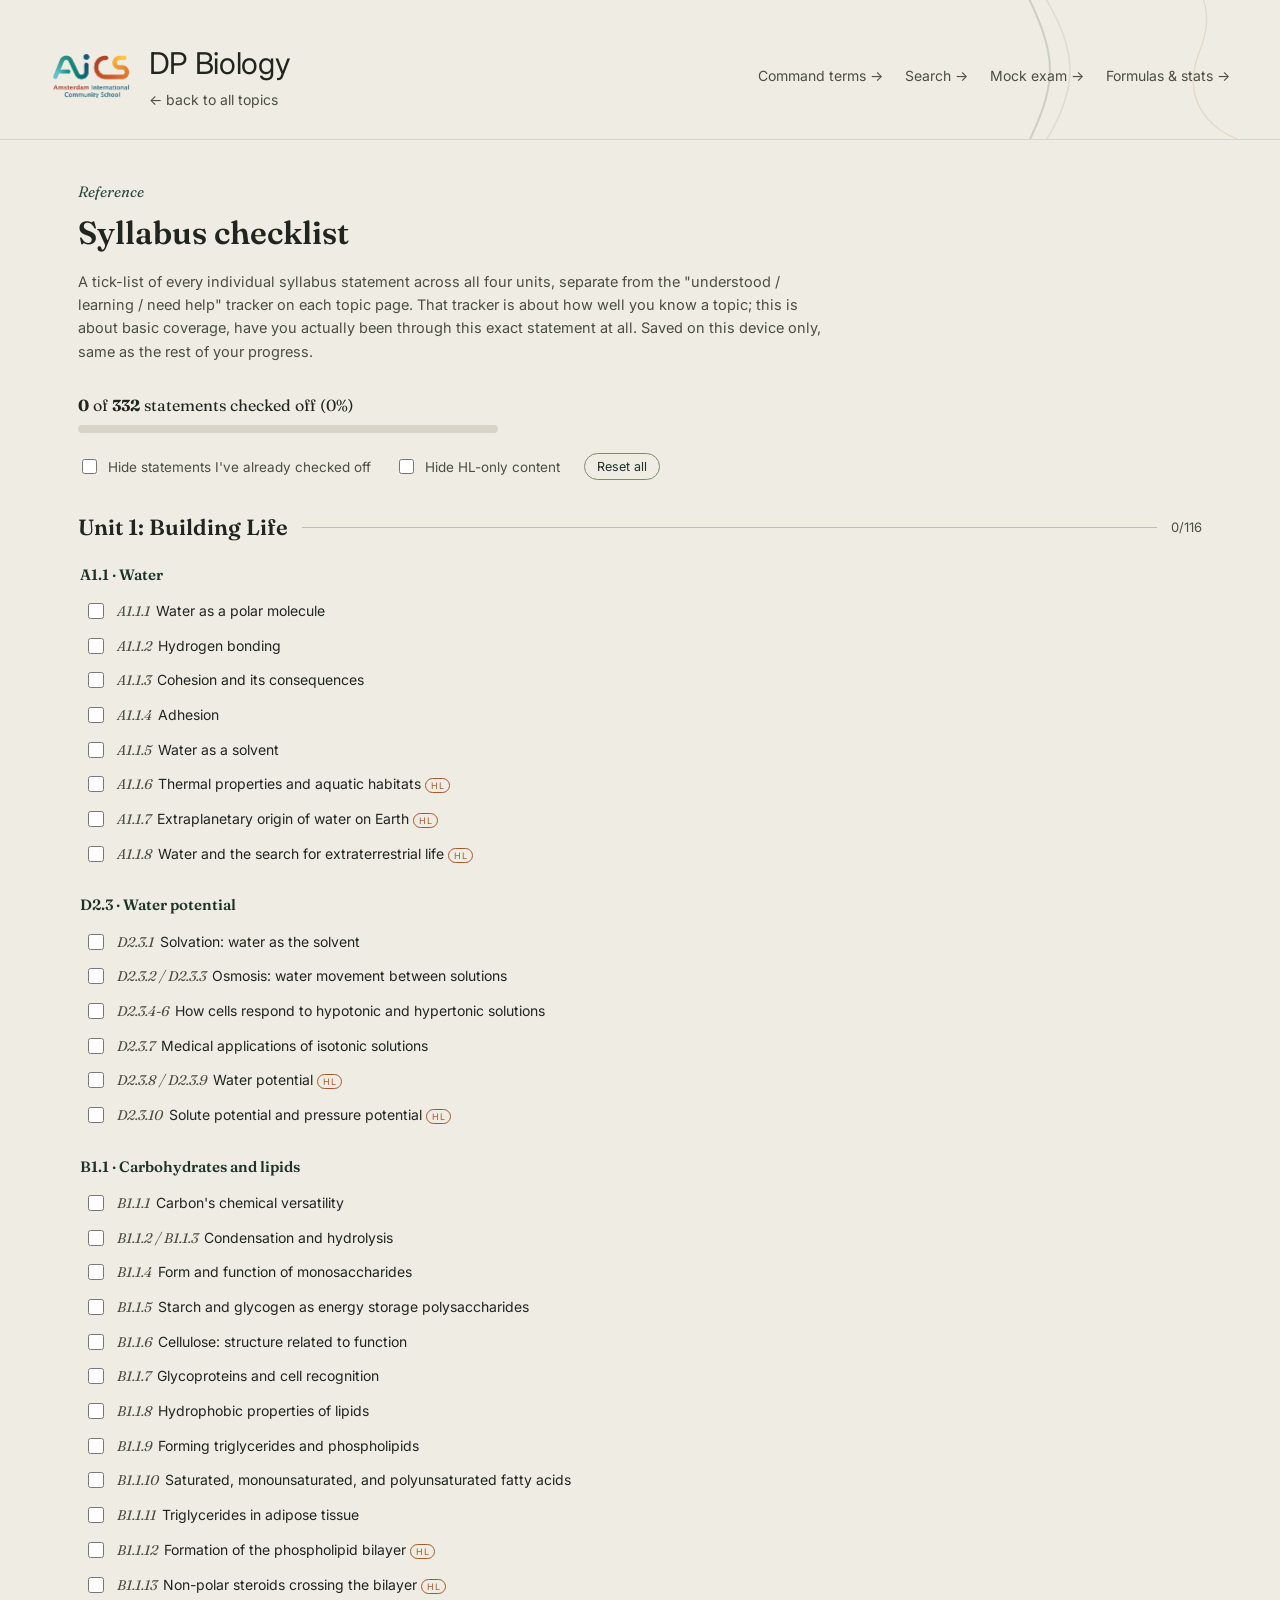
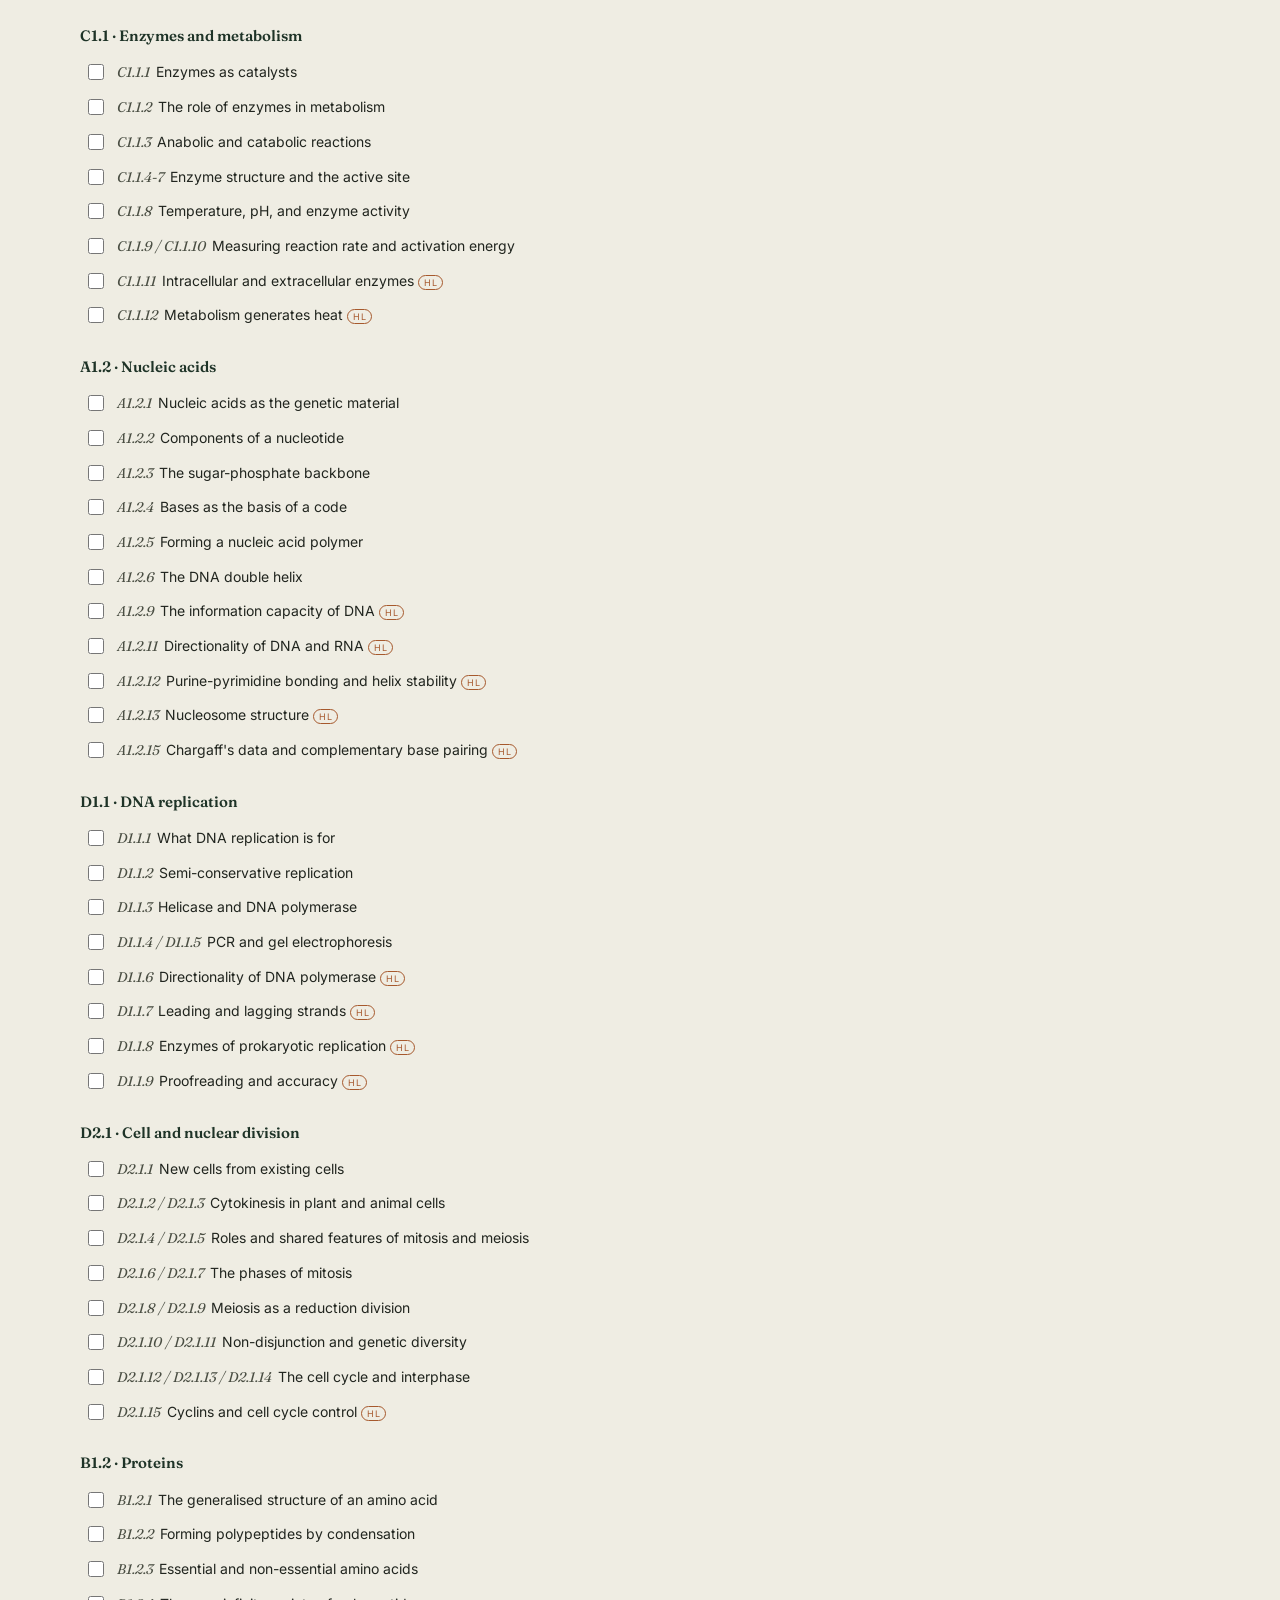
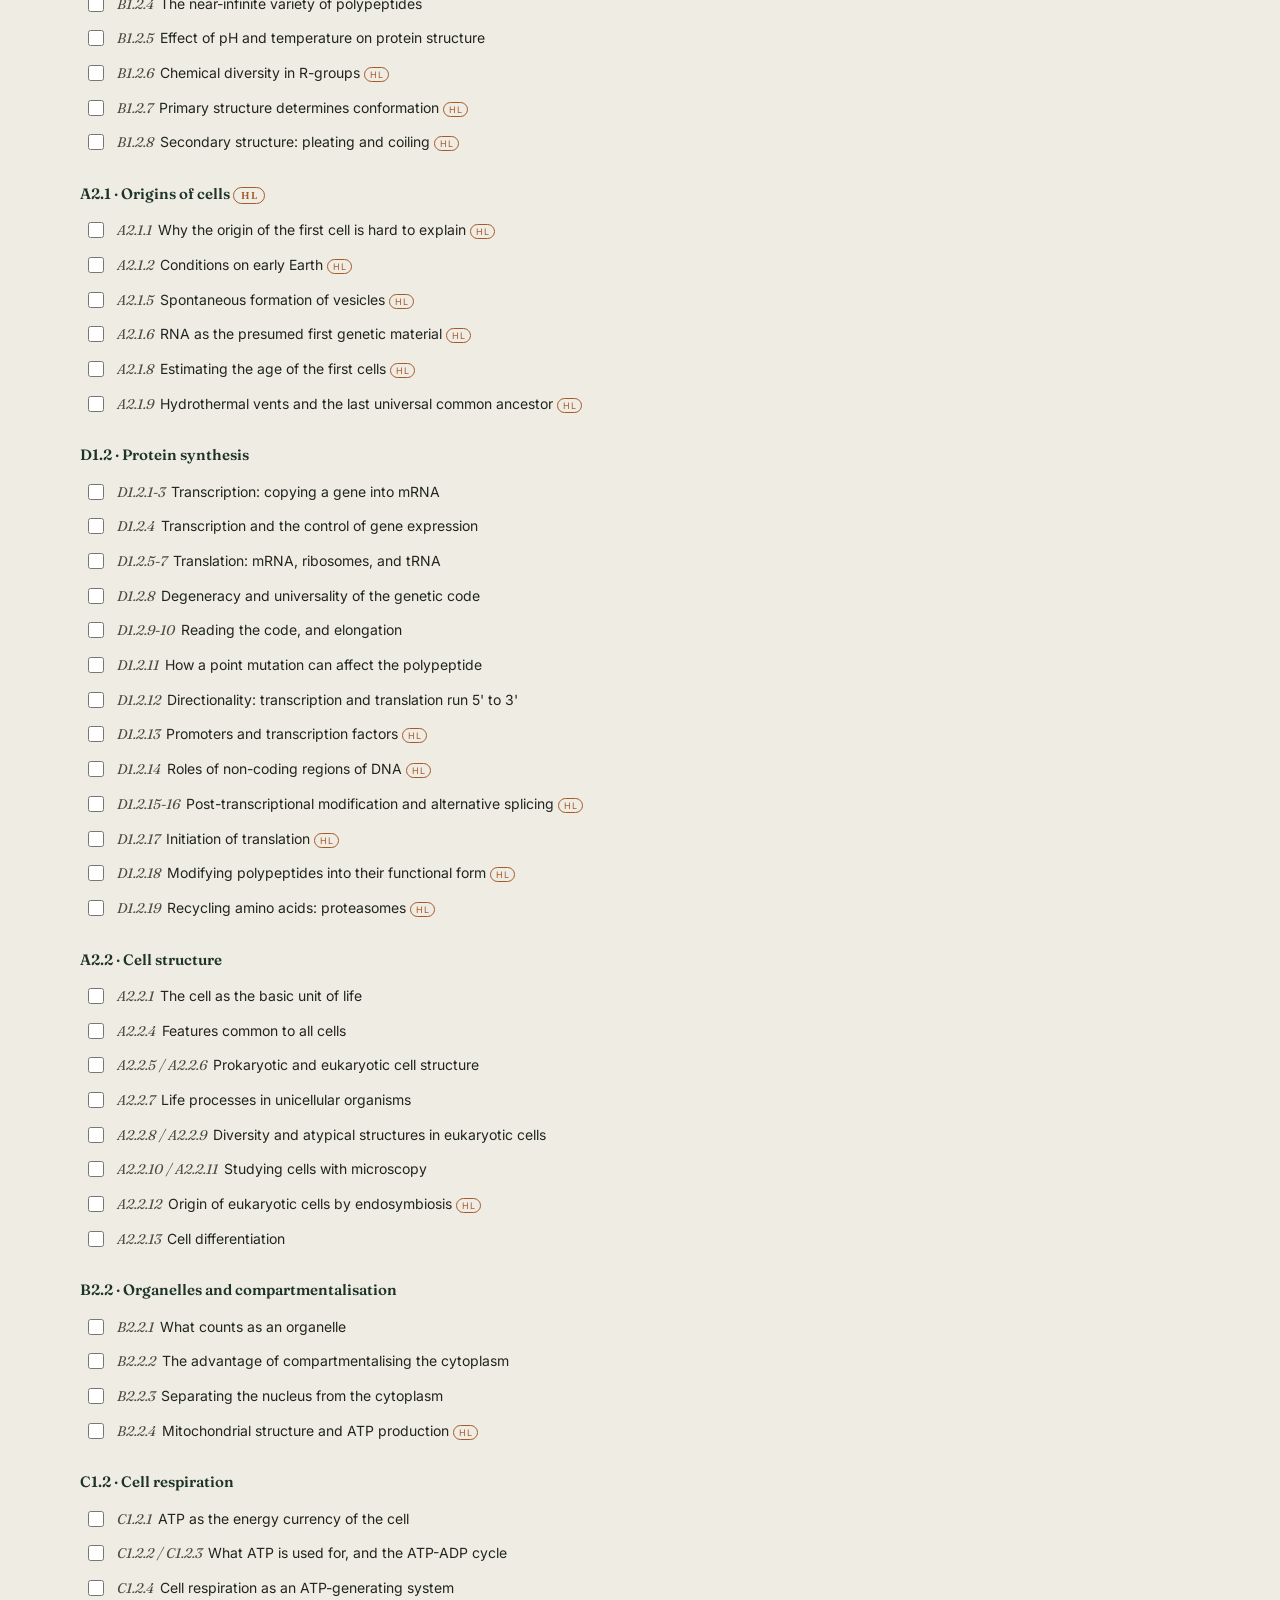
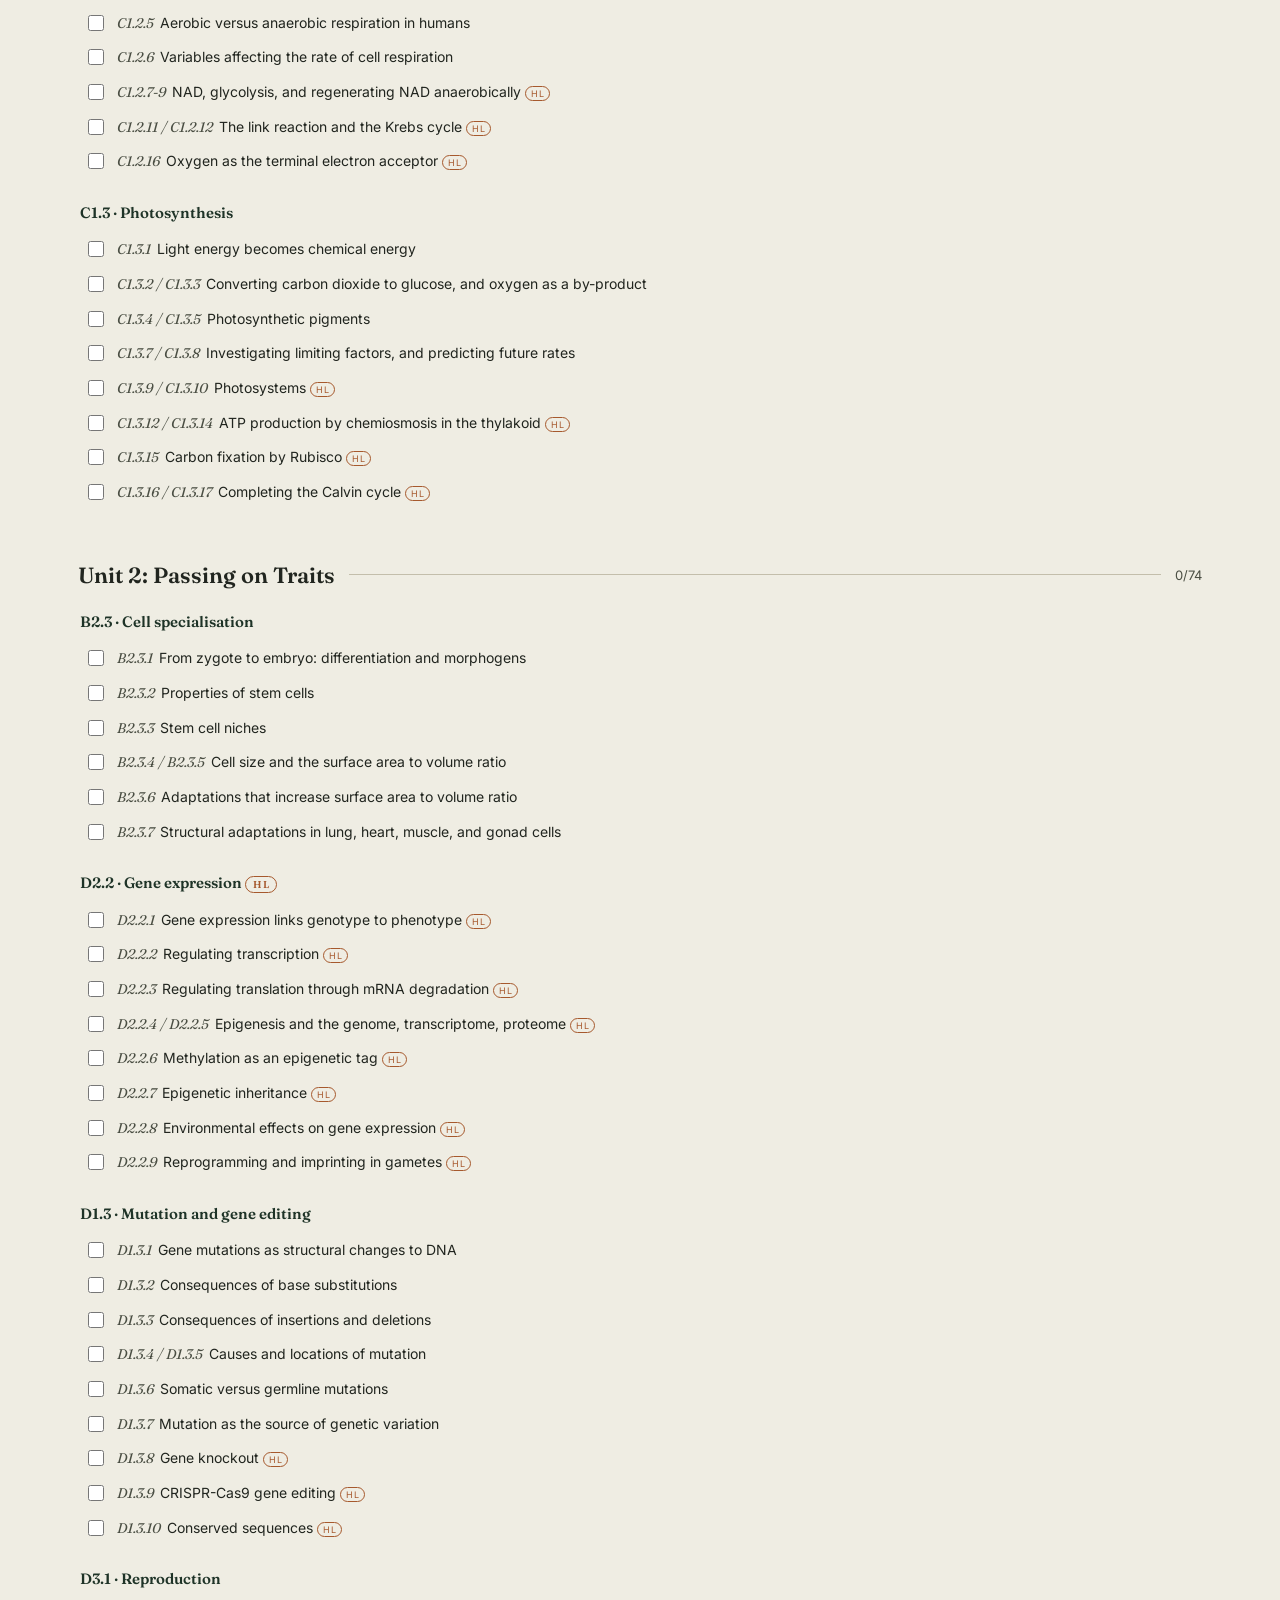
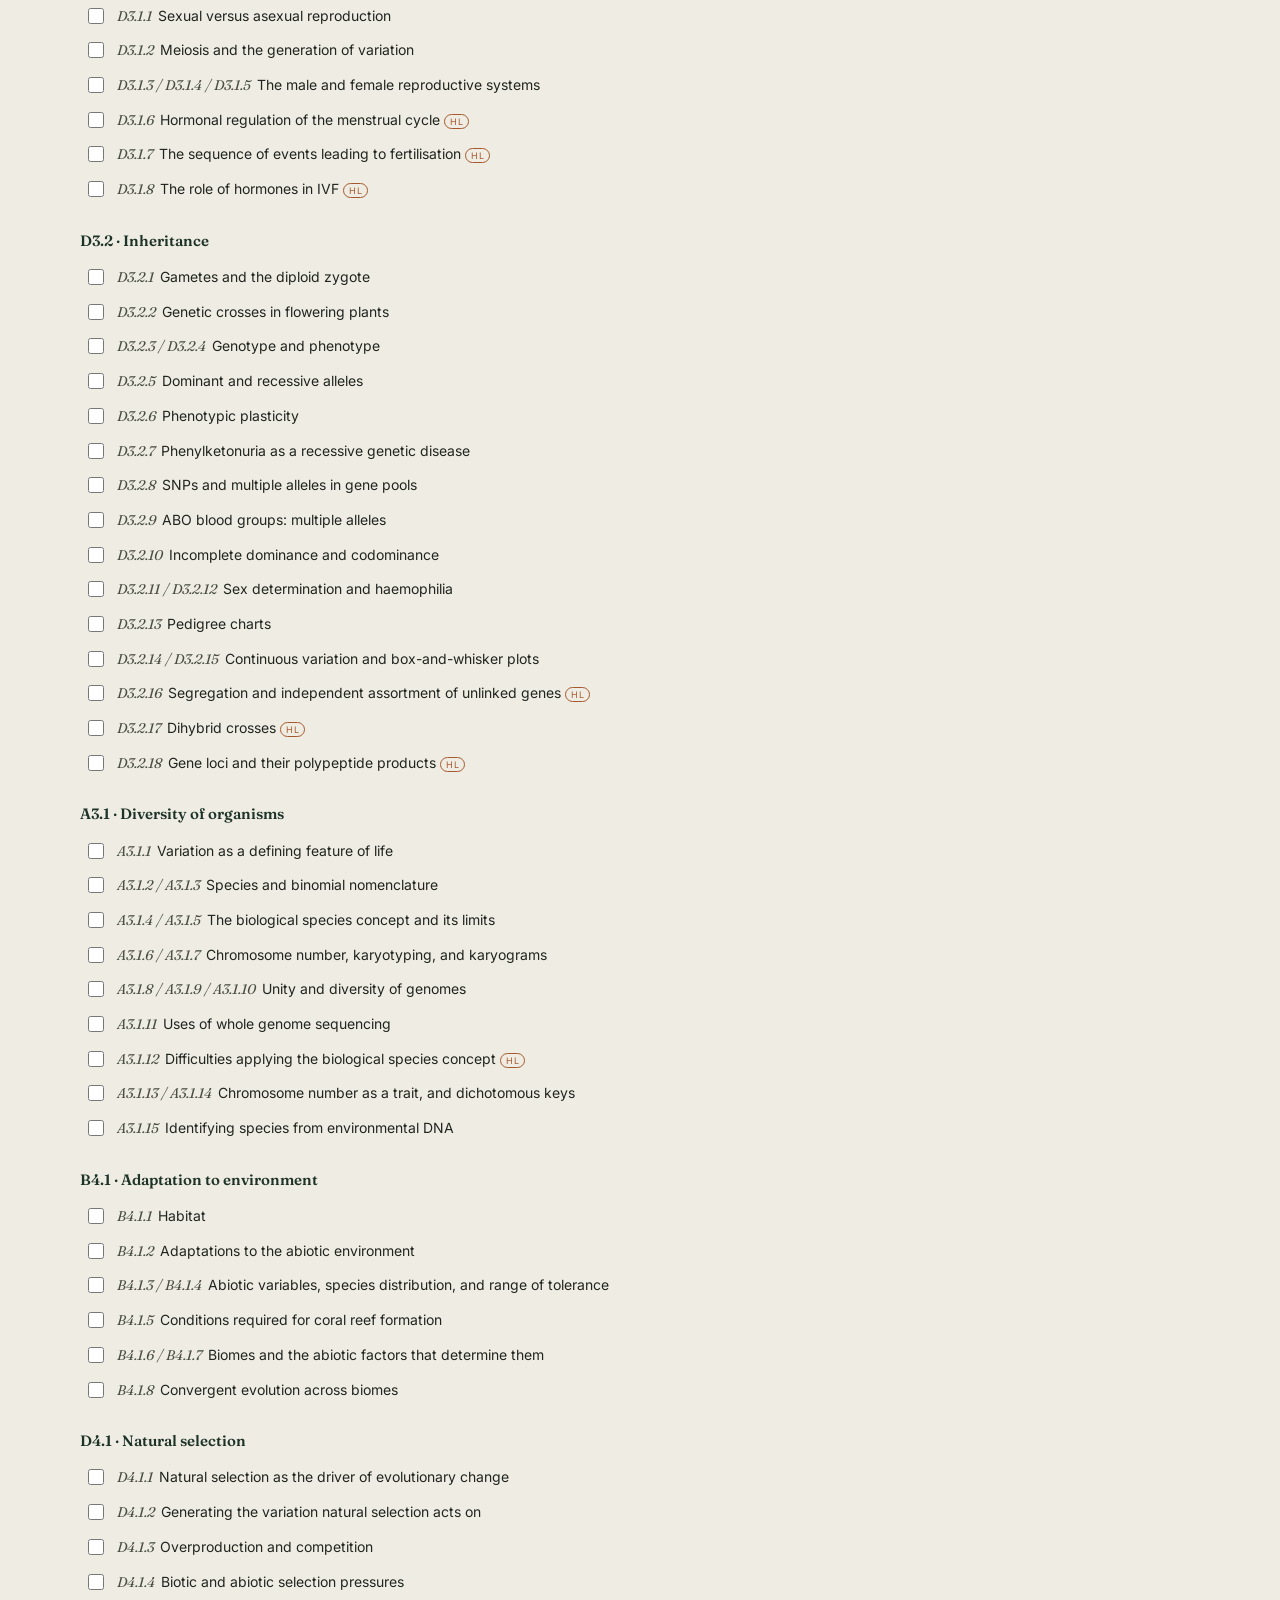
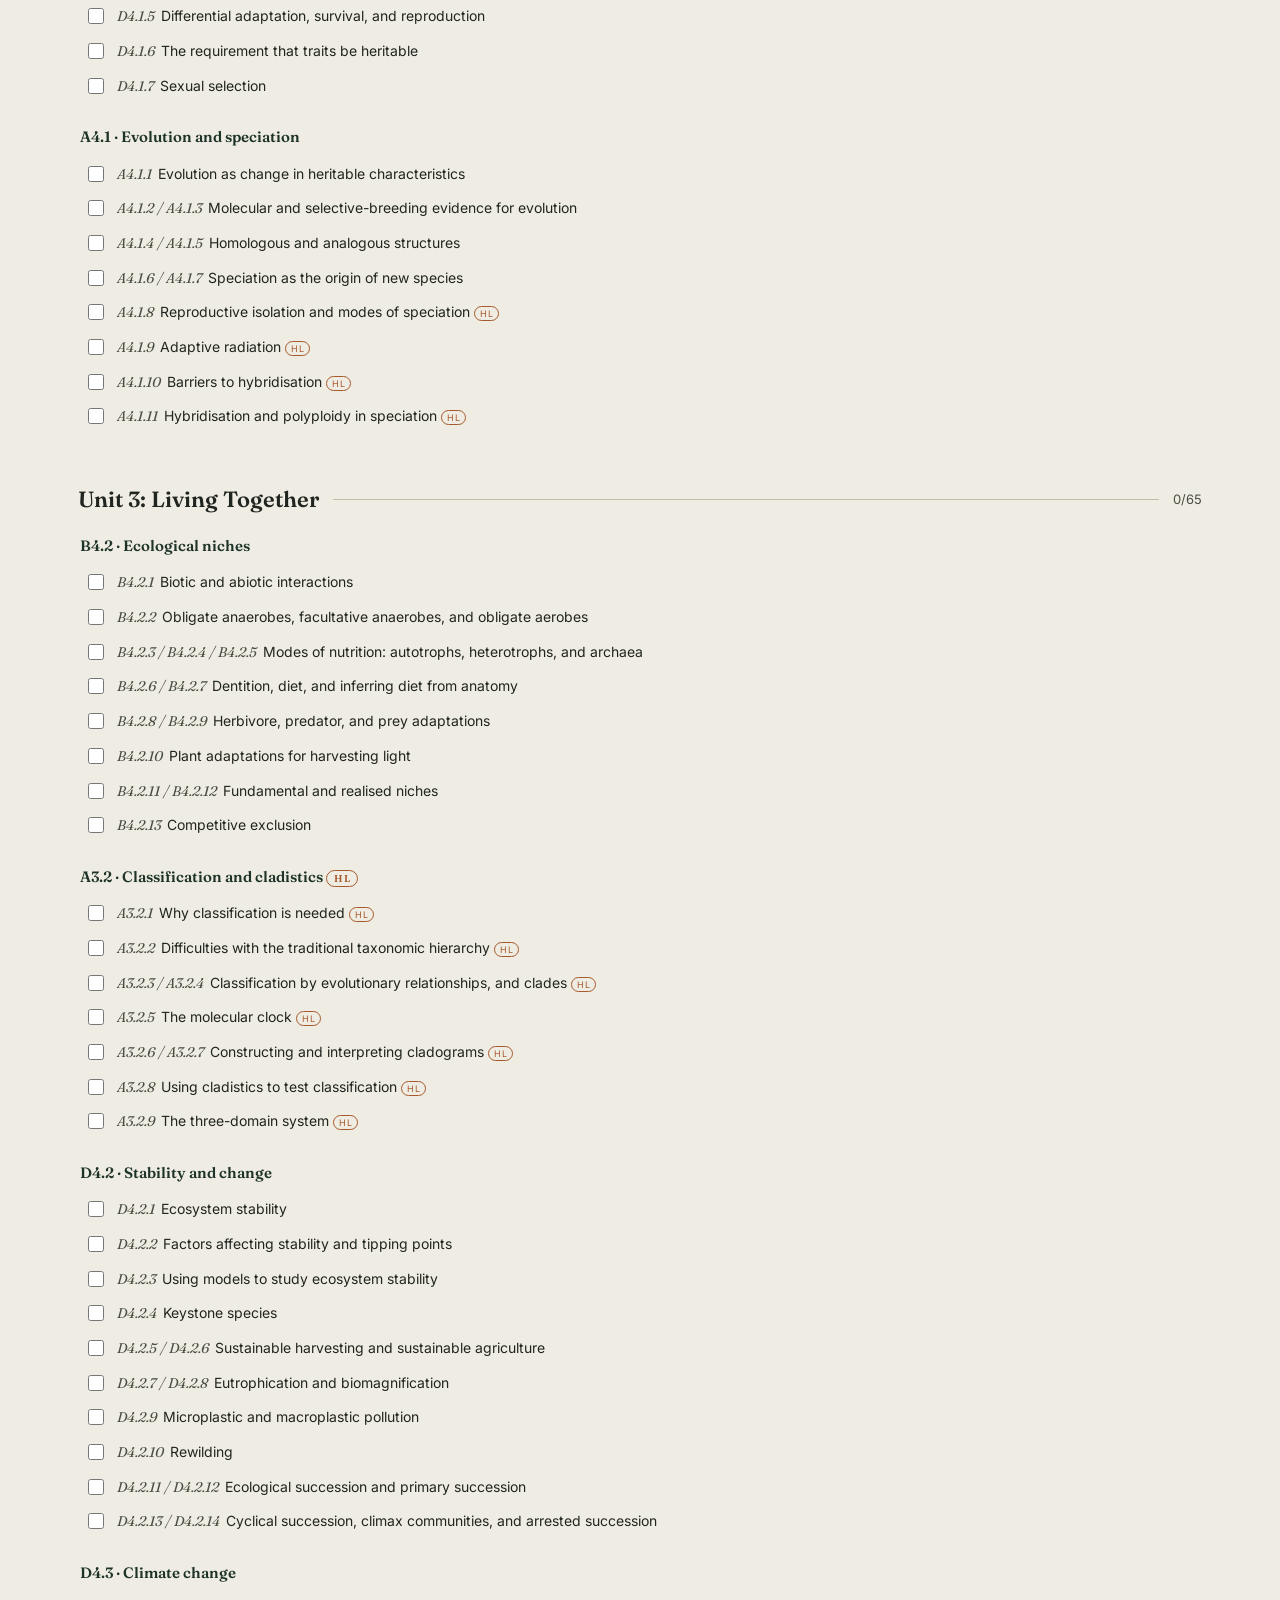
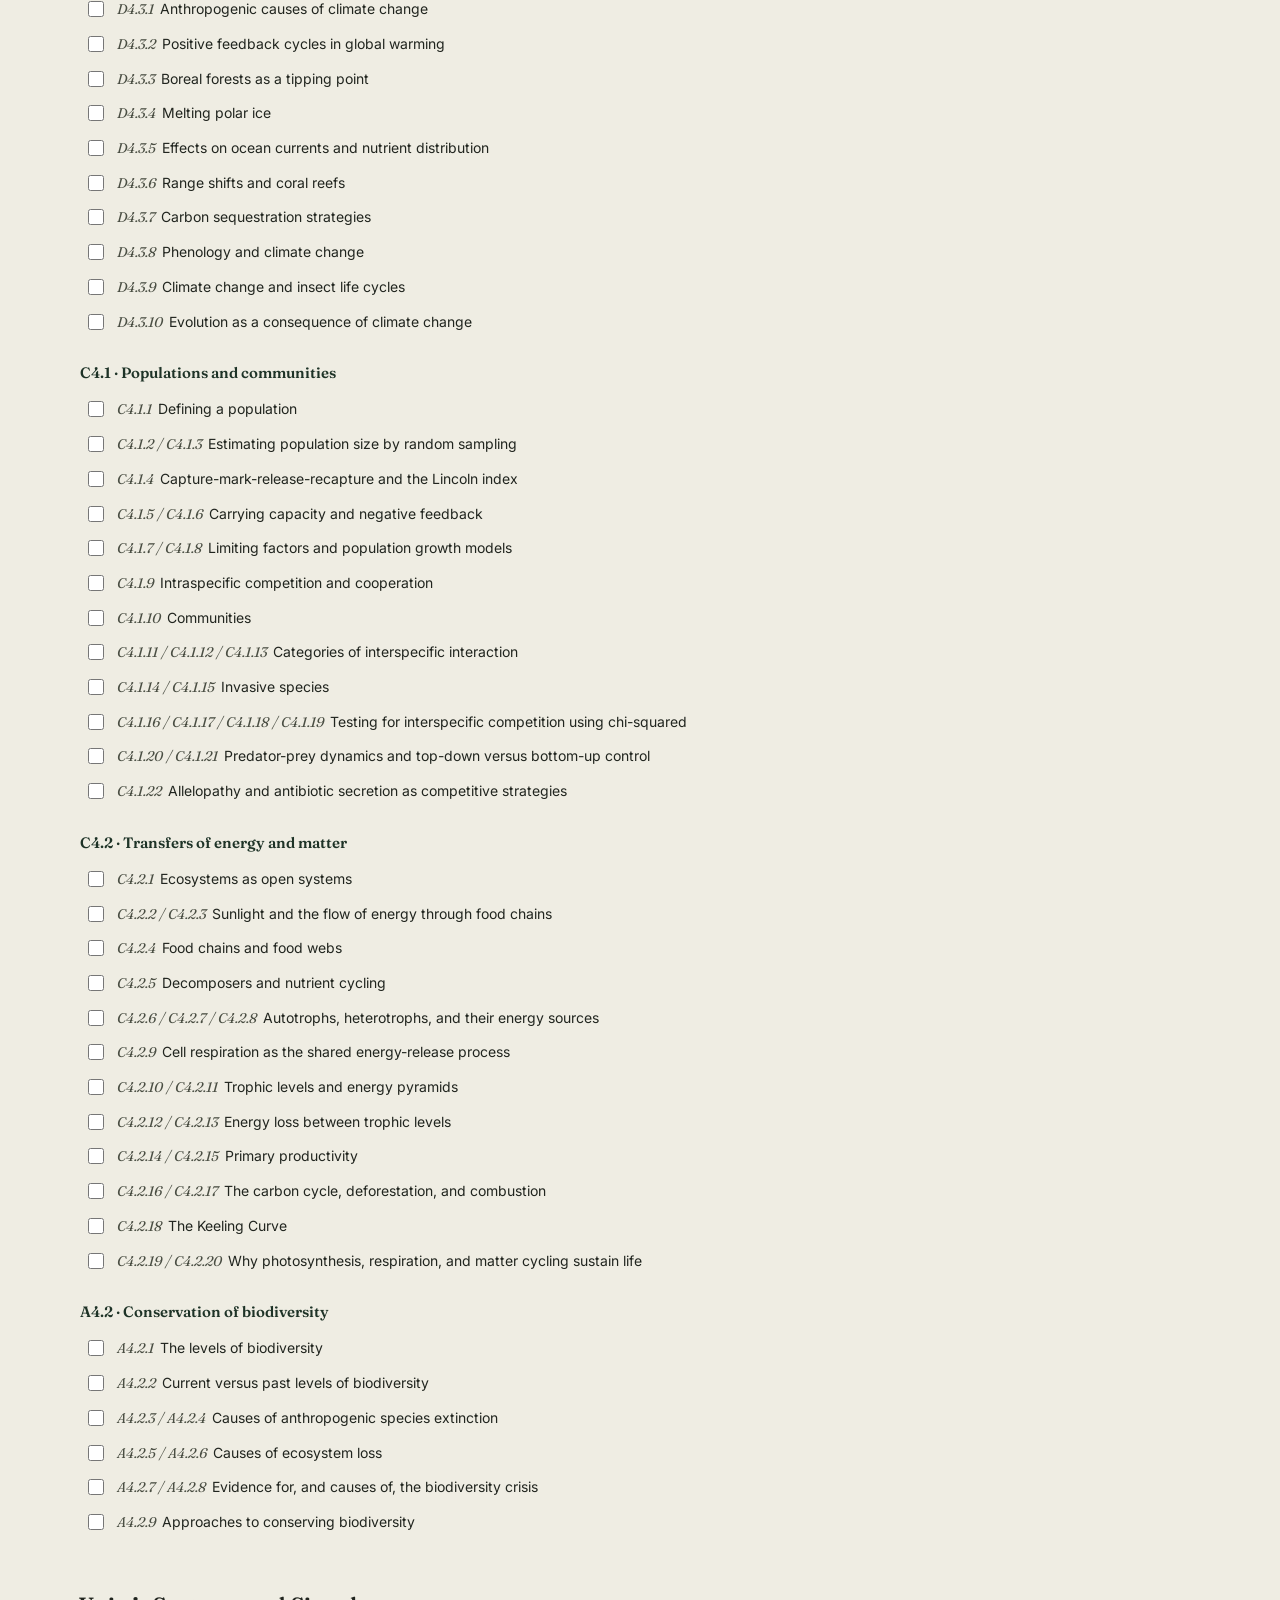
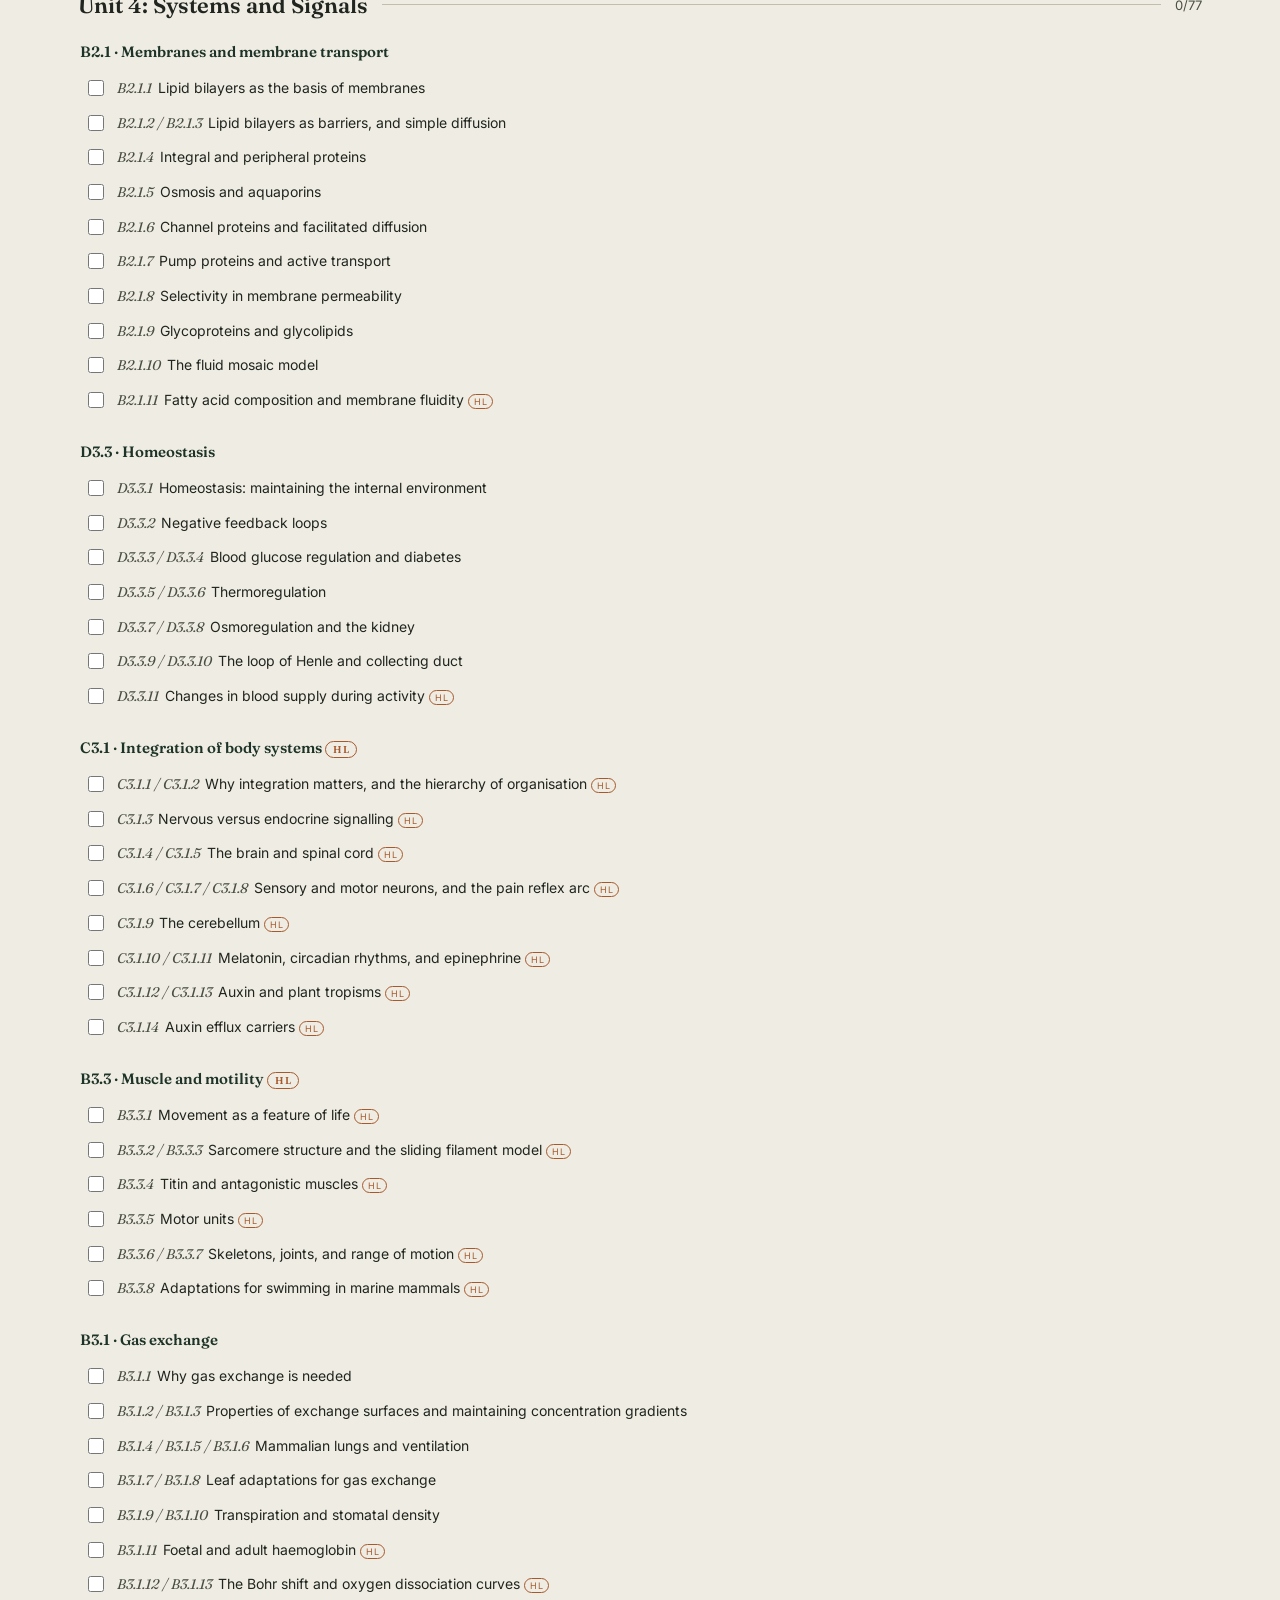
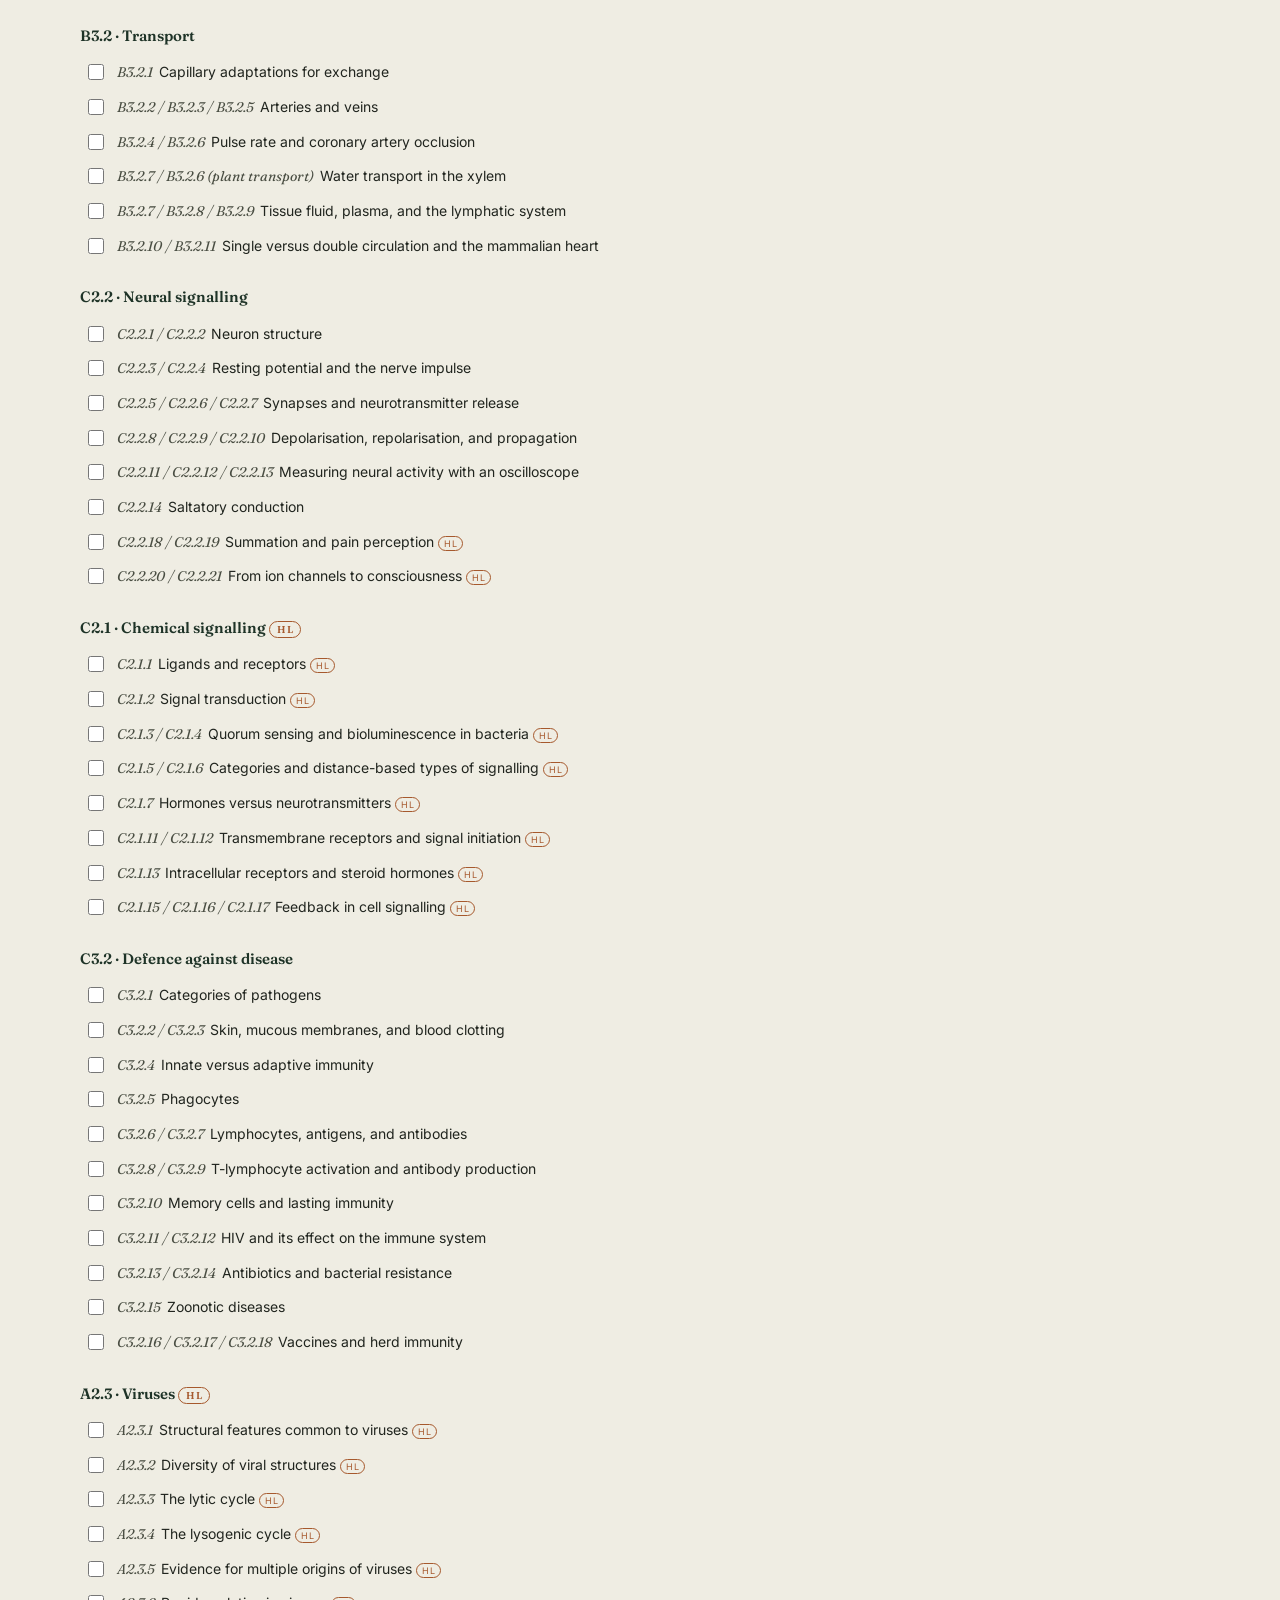
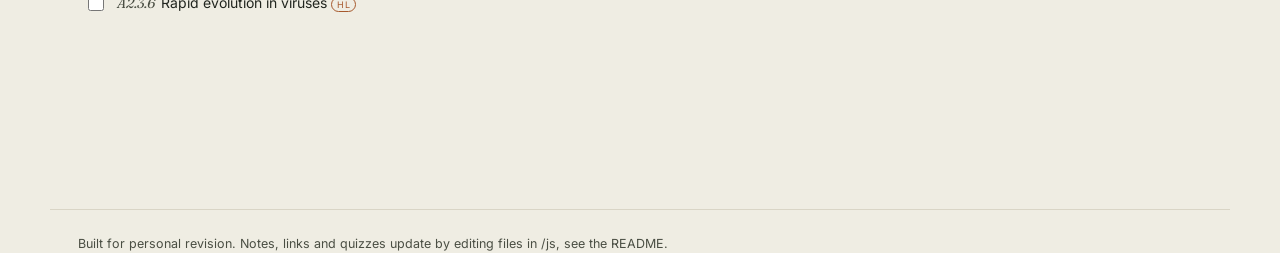
==== commit 4cc6f933: "Add files via upload" ====
--- a/checklist.html
+++ b/checklist.html
@@ -22,6 +22,7 @@
     <nav class="header-nav">
       <a href="terms.html" class="back-link">Command terms &rarr;</a>
       <a href="search.html" class="back-link">Search &rarr;</a>
+      <a href="mock.html" class="back-link">Mock exam &rarr;</a>
       <a href="formulas.html" class="back-link">Formulas &amp; stats &rarr;</a>
     </nav>
   </div>
--- a/css/style.css
+++ b/css/style.css
@@ -961,6 +961,228 @@
   background: transparent;
 }
 
+/* ---------- mock exam page ---------- */
+
+.mock-section-label {
+  font-family: var(--serif);
+  font-weight: 600;
+  font-size: 15px;
+  margin-bottom: 10px;
+}
+.mock-section-label-row {
+  display: flex;
+  align-items: center;
+  justify-content: space-between;
+  flex-wrap: wrap;
+  gap: 10px;
+  margin-top: 30px;
+}
+.mock-note {
+  font-size: 13px;
+  color: var(--ink-soft);
+  font-style: italic;
+  font-family: var(--serif);
+  margin-top: 8px;
+}
+
+.mock-level-picker { margin-bottom: 10px; }
+.mock-level-options { display: flex; gap: 14px; flex-wrap: wrap; }
+.mock-level-option {
+  display: flex;
+  align-items: center;
+  gap: 10px;
+  padding: 12px 18px;
+  border: 1px solid var(--line);
+  border-radius: var(--radius);
+  cursor: pointer;
+  font-size: 14px;
+  background: var(--paper-raised);
+}
+.mock-level-option input { accent-color: var(--forest); width: 16px; height: 16px; }
+.mock-level-option:has(input:checked) {
+  border-color: var(--forest);
+  background: rgba(58, 90, 64, 0.06);
+}
+
+.mock-topic-buttons { display: flex; gap: 8px; }
+
+.mock-unit-block { margin-bottom: 20px; }
+.mock-unit-heading {
+  font-family: var(--serif);
+  font-weight: 600;
+  font-size: 14px;
+  color: var(--forest-deep);
+  margin-bottom: 8px;
+}
+.mock-topic-grid {
+  display: grid;
+  grid-template-columns: repeat(auto-fill, minmax(220px, 1fr));
+  gap: 8px;
+}
+.mock-topic-chip {
+  display: flex;
+  align-items: center;
+  gap: 8px;
+  padding: 8px 12px;
+  border: 1px solid var(--line);
+  border-radius: 20px;
+  font-size: 13px;
+  cursor: pointer;
+  background: var(--paper-raised);
+}
+.mock-topic-chip:has(input:checked) {
+  border-color: var(--forest);
+  background: rgba(58, 90, 64, 0.08);
+}
+.mock-topic-chip.disabled { opacity: 0.4; cursor: not-allowed; }
+.mock-topic-chip input { accent-color: var(--forest); width: 14px; height: 14px; }
+
+.mock-start-row { margin: 28px 0; }
+.mock-start-btn {
+  font-family: var(--sans);
+  font-weight: 600;
+  font-size: 15px;
+  padding: 12px 28px;
+  border-radius: 30px;
+  border: none;
+  background: var(--forest);
+  color: #fff;
+  cursor: pointer;
+}
+.mock-start-btn:hover { background: var(--forest-deep); }
+
+.mock-history-list { margin-top: 8px; }
+.mock-history-row {
+  display: flex;
+  gap: 16px;
+  padding: 8px 4px;
+  border-top: 1px solid var(--line);
+  font-size: 13px;
+  flex-wrap: wrap;
+}
+.mock-history-date { color: var(--ink-soft); min-width: 90px; }
+.mock-history-level { font-weight: 600; min-width: 30px; }
+.mock-history-topics { color: var(--ink-soft); flex: 1; }
+.mock-history-score { font-weight: 600; }
+
+/* exam screen */
+
+.mock-timer-bar {
+  position: sticky;
+  top: 0;
+  z-index: 20;
+  display: flex;
+  align-items: center;
+  justify-content: space-between;
+  background: var(--forest);
+  color: #fff;
+  padding: 10px 20px;
+  border-radius: var(--radius);
+  margin-bottom: 24px;
+}
+.mock-timer-bar.mock-timer-low { background: var(--rust); }
+.mock-timer-bar.mock-timer-up { background: #8a3a3a; }
+.mock-timer-label { font-size: 12px; opacity: 0.85; }
+.mock-timer-clock { font-family: var(--serif); font-size: 22px; font-weight: 600; }
+
+.mock-paper-heading { margin: 36px 0 16px; }
+
+.mock-mcq-card {
+  border: 1px solid var(--line);
+  border-radius: var(--radius);
+  padding: 16px 20px;
+  margin-bottom: 14px;
+  background: var(--paper-raised);
+}
+.mock-mcq-question { font-size: 15px; margin-bottom: 12px; line-height: 1.5; }
+.mock-mcq-options { display: flex; flex-direction: column; gap: 8px; }
+.mock-mcq-option {
+  display: flex;
+  align-items: flex-start;
+  gap: 10px;
+  padding: 8px 12px;
+  border: 1px solid var(--line);
+  border-radius: var(--radius);
+  cursor: pointer;
+  font-size: 14px;
+}
+.mock-mcq-option:has(input:checked) { border-color: var(--forest); background: rgba(58, 90, 64, 0.06); }
+.mock-mcq-option input { margin-top: 3px; accent-color: var(--forest); }
+
+.mock-answer-box {
+  width: 100%;
+  font-family: var(--sans);
+  font-size: 13.5px;
+  padding: 10px 12px;
+  border: 1px solid var(--line);
+  border-radius: var(--radius);
+  resize: vertical;
+  margin-top: 6px;
+  background: #fff;
+}
+
+.mock-finish-row { margin: 32px 0 10px; text-align: center; }
+
+/* results screen */
+
+.mock-results-summary {
+  background: var(--paper-raised);
+  border: 1px solid var(--line);
+  border-radius: var(--radius);
+  padding: 20px 26px;
+  margin-bottom: 30px;
+}
+.mock-results-headline {
+  font-family: var(--serif);
+  font-size: 32px;
+  font-weight: 600;
+  color: var(--forest-deep);
+}
+.mock-results-pct { font-size: 18px; color: var(--ink-soft); font-weight: 500; }
+.mock-results-breakdown {
+  display: flex;
+  gap: 24px;
+  margin-top: 8px;
+  font-size: 14px;
+  color: var(--ink-soft);
+  flex-wrap: wrap;
+}
+
+.mock-mcq-review.mock-correct { border-left: 3px solid var(--forest); }
+.mock-mcq-review.mock-incorrect { border-left: 3px solid var(--rust); }
+.mock-review-mark { font-weight: 700; }
+.mock-correct .mock-review-mark { color: var(--forest); }
+.mock-incorrect .mock-review-mark { color: var(--rust); }
+
+.mock-mcq-option-review {
+  padding: 8px 12px;
+  border: 1px solid var(--line);
+  border-radius: var(--radius);
+  font-size: 14px;
+}
+.mock-option-correct { border-color: var(--forest); background: rgba(58, 90, 64, 0.08); font-weight: 600; }
+.mock-option-wrong { border-color: var(--rust); background: rgba(179, 90, 56, 0.08); }
+
+.mock-your-answer {
+  background: #F3F4EE;
+  border-radius: var(--radius);
+  padding: 10px 14px;
+  font-size: 13.5px;
+  margin-bottom: 8px;
+  white-space: pre-wrap;
+}
+
+.mock-self-mark-row {
+  display: flex;
+  align-items: center;
+  gap: 10px;
+  margin-top: 10px;
+  font-size: 13px;
+}
+.mock-self-mark-label { color: var(--ink-soft); white-space: nowrap; }
+.mock-self-mark-slider { accent-color: var(--moss); flex: 1; max-width: 200px; }
+.mock-self-mark-value { font-weight: 600; min-width: 50px; }
+
 /* ---------- responsive: topic layout ---------- */
 
 @media (max-width: 860px) {
